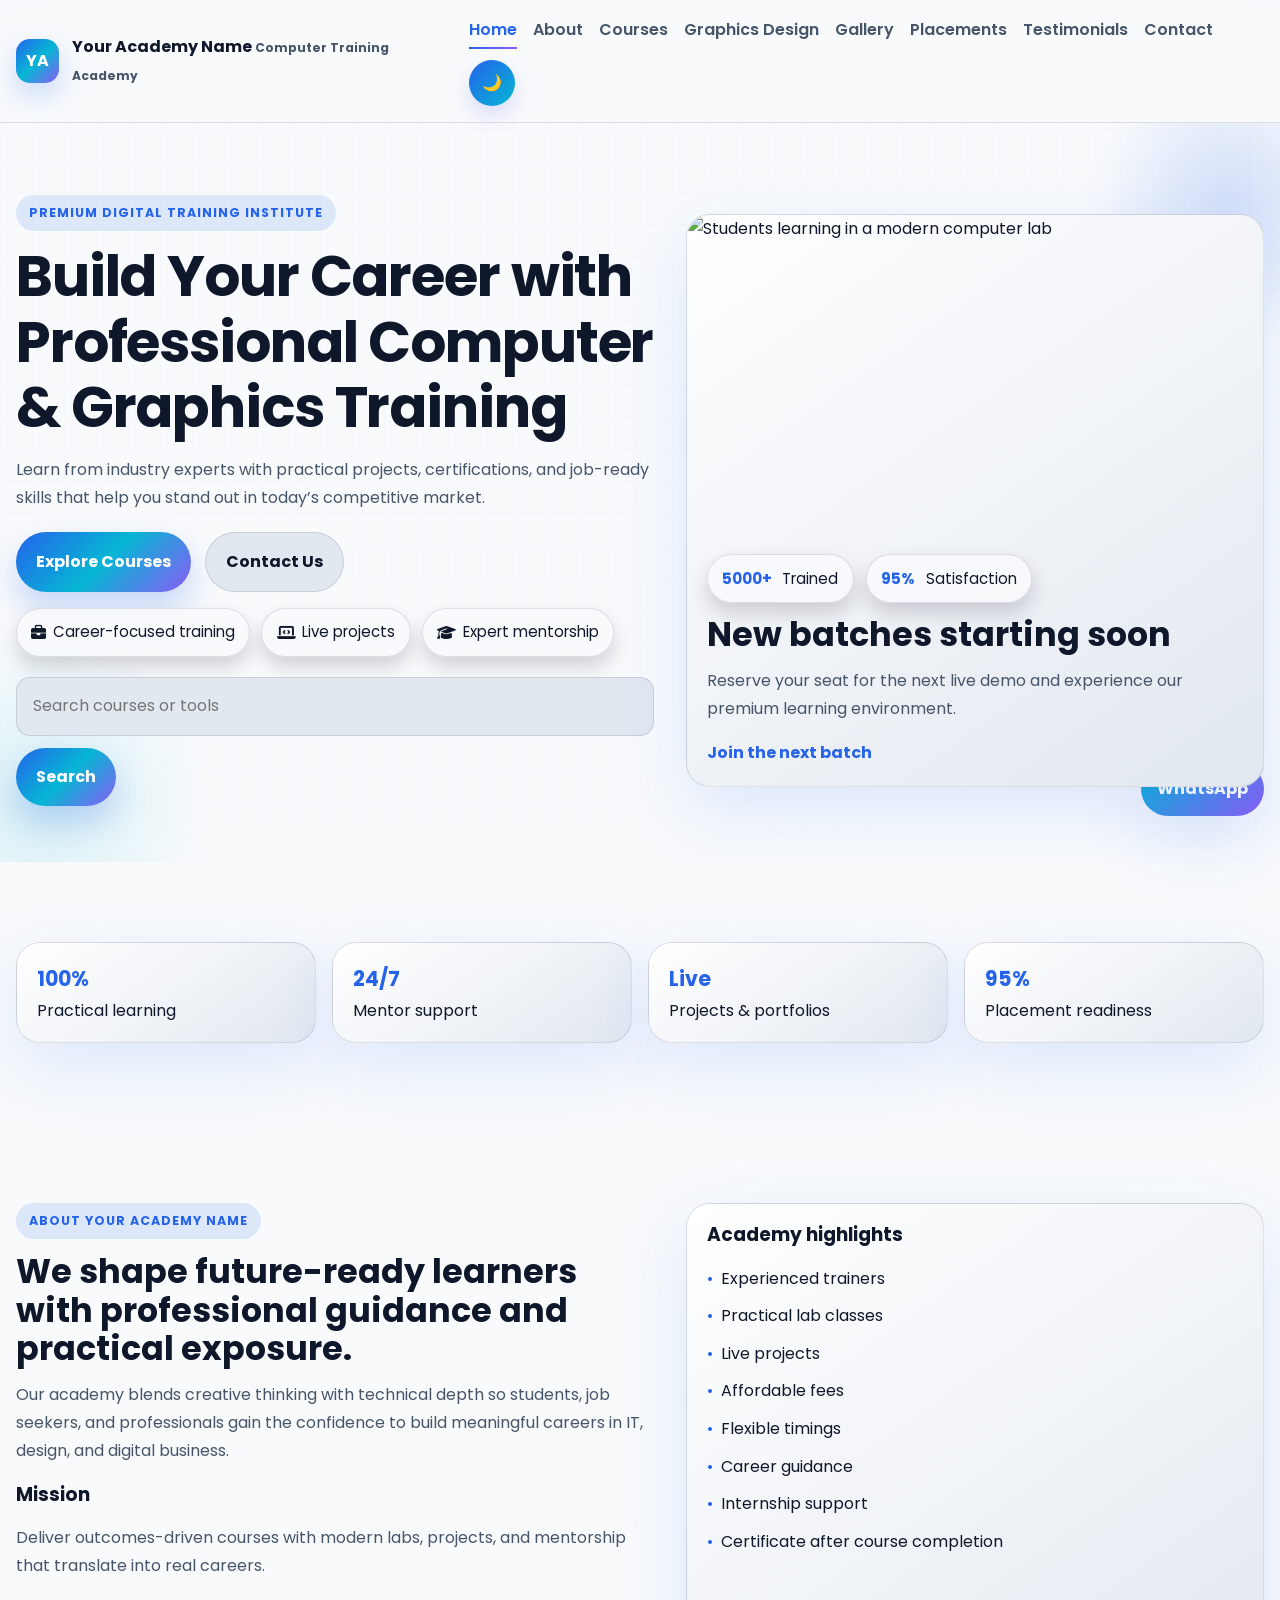
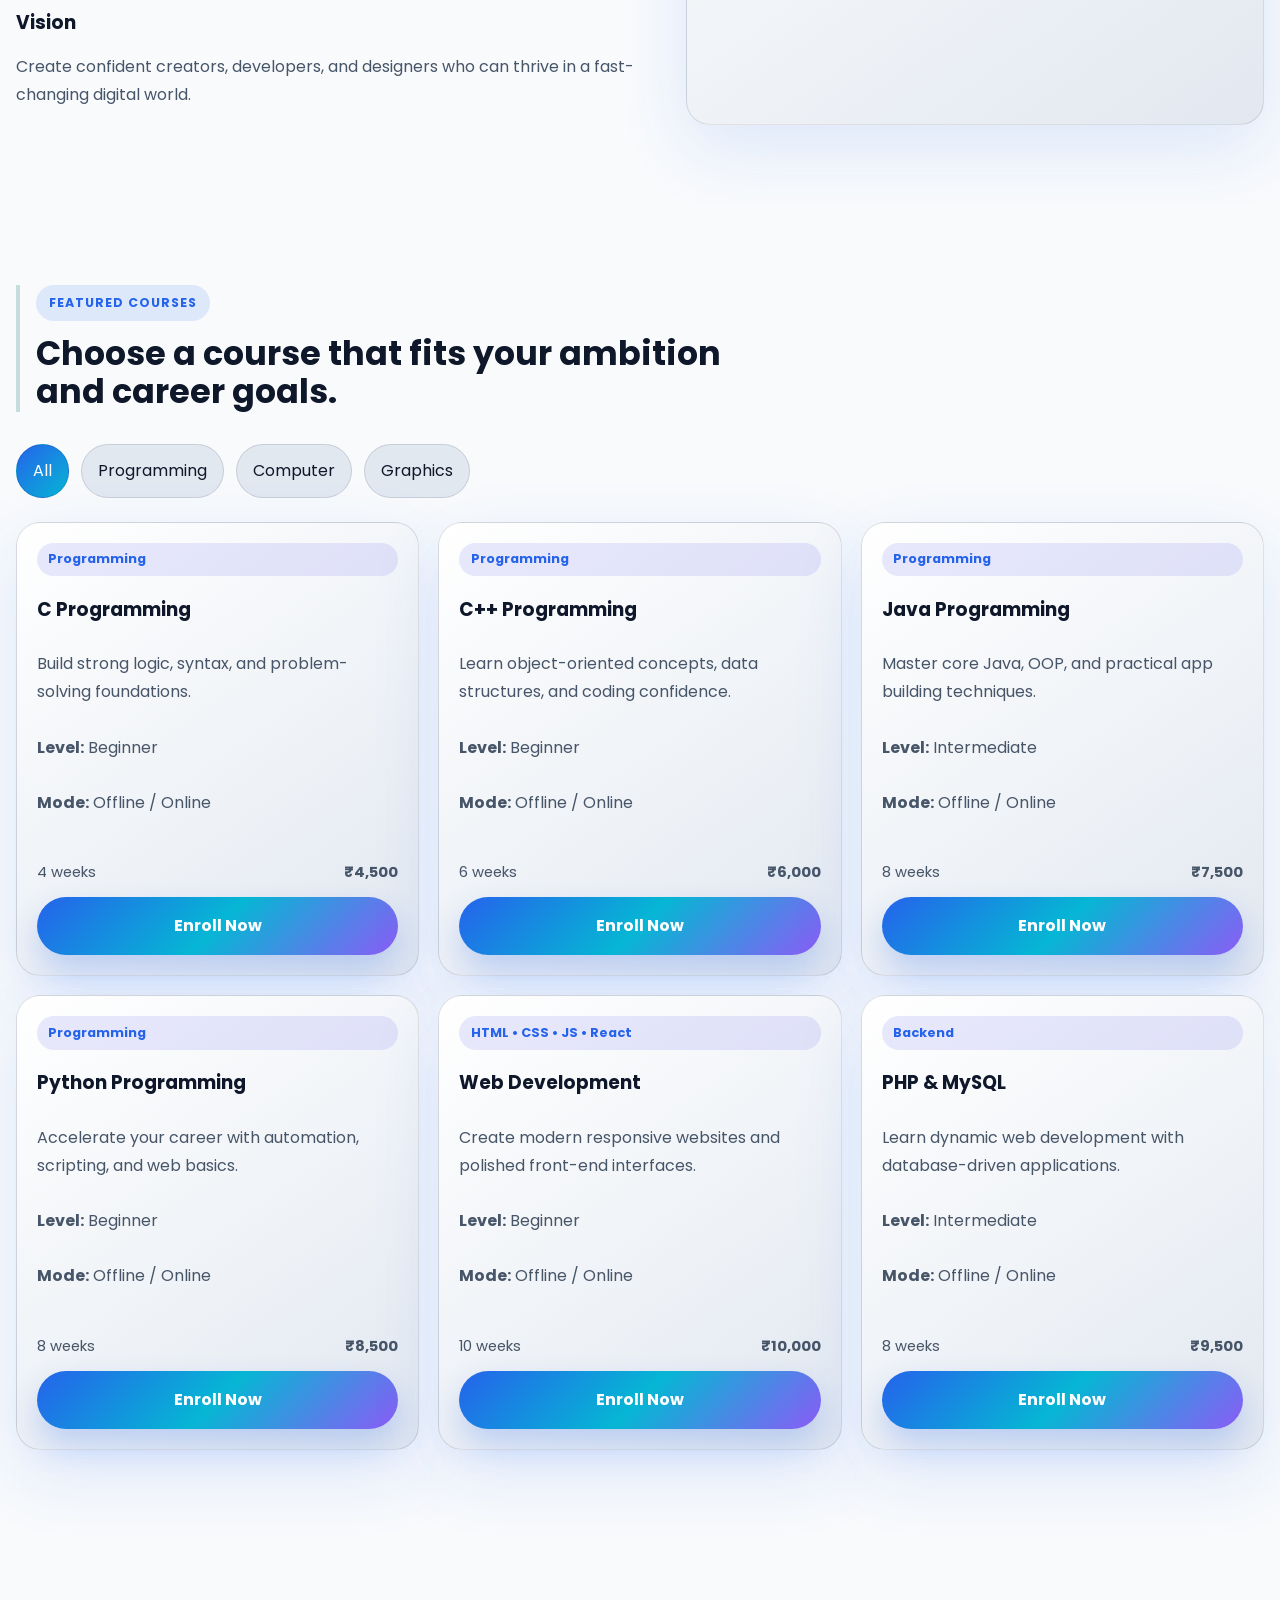
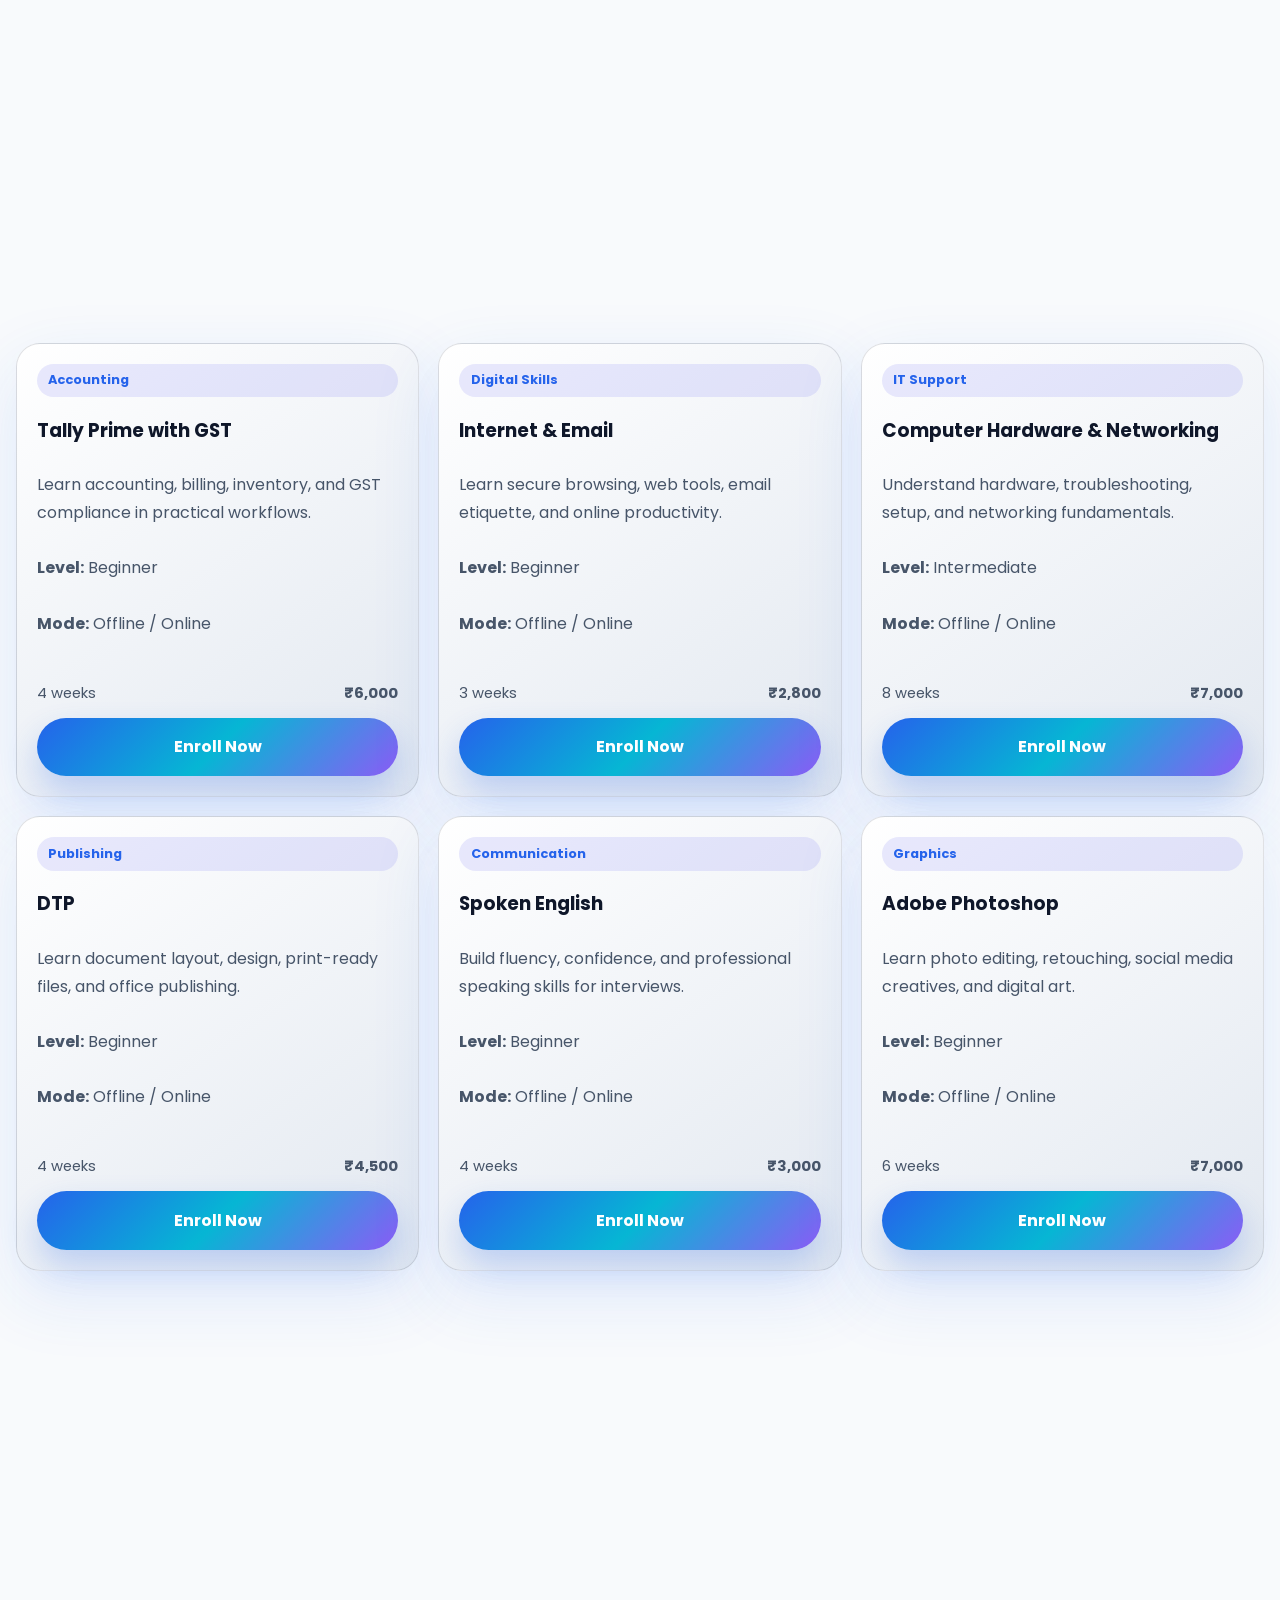
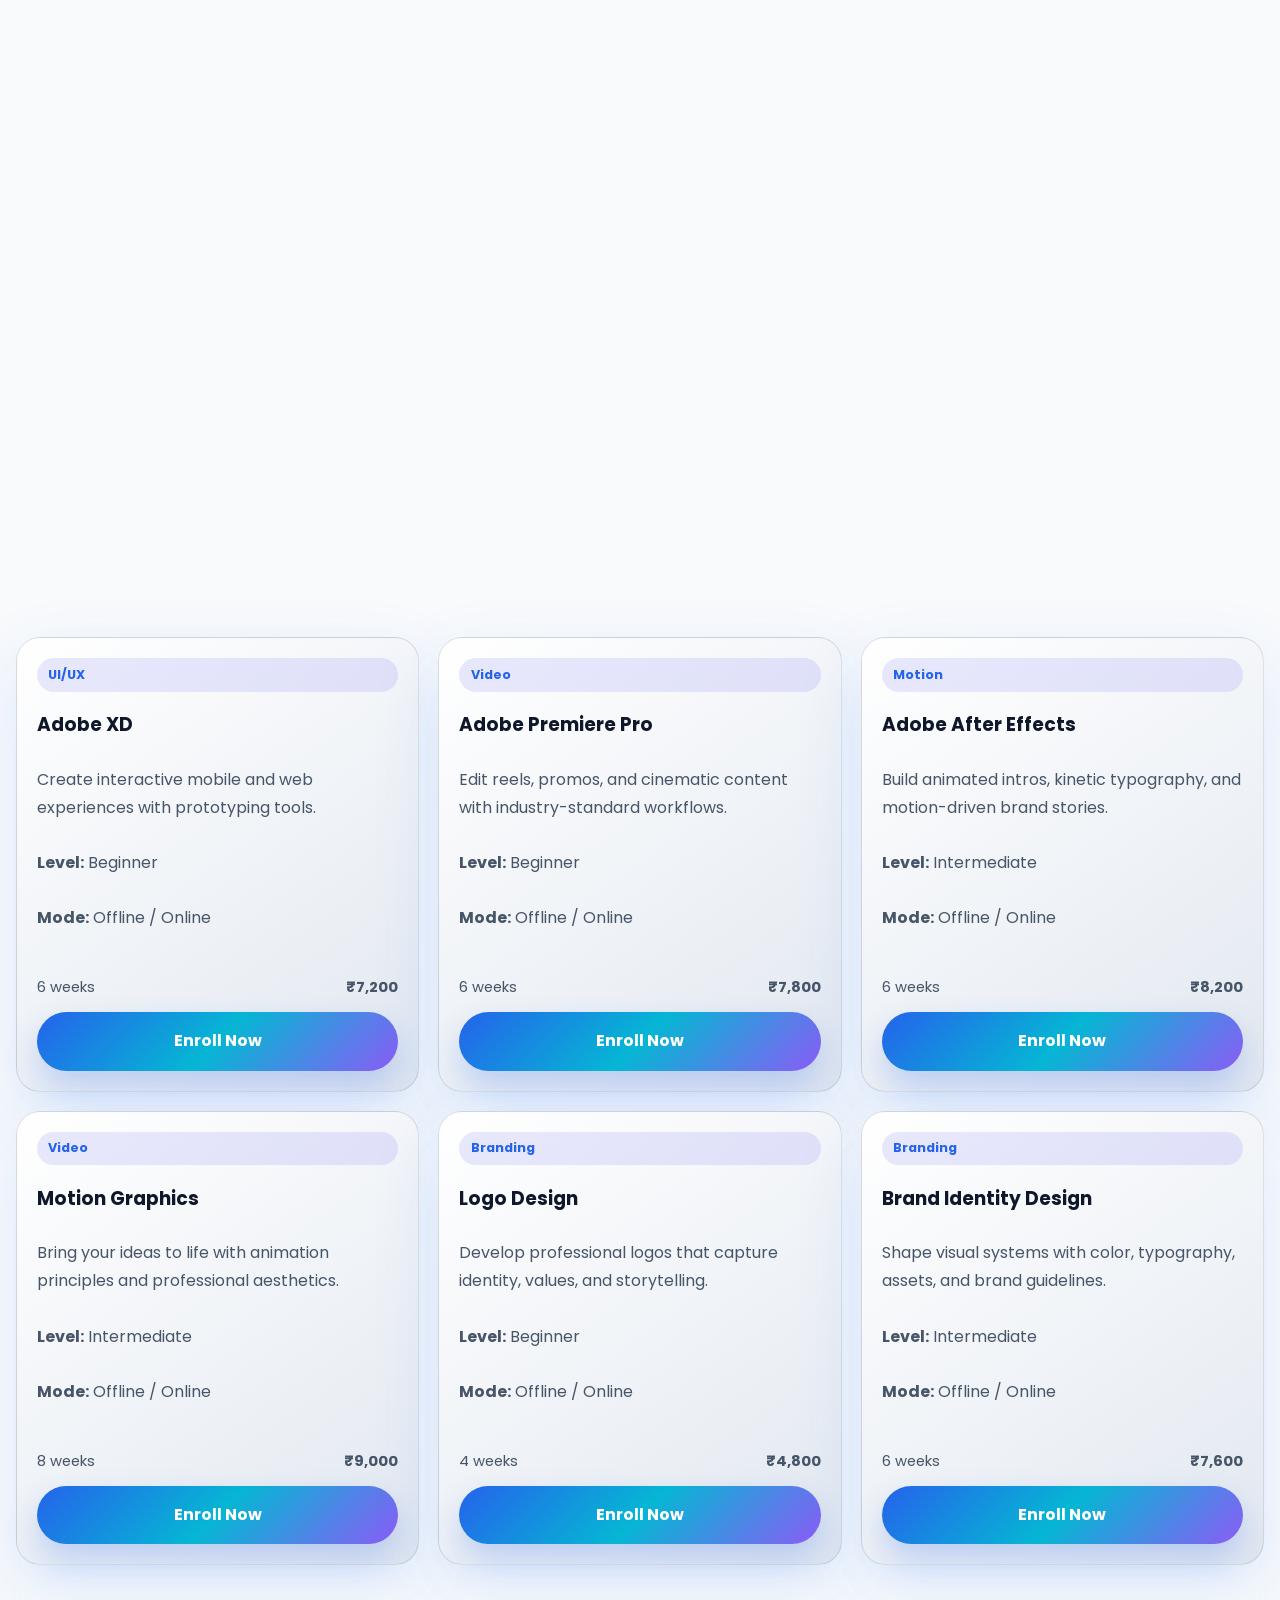
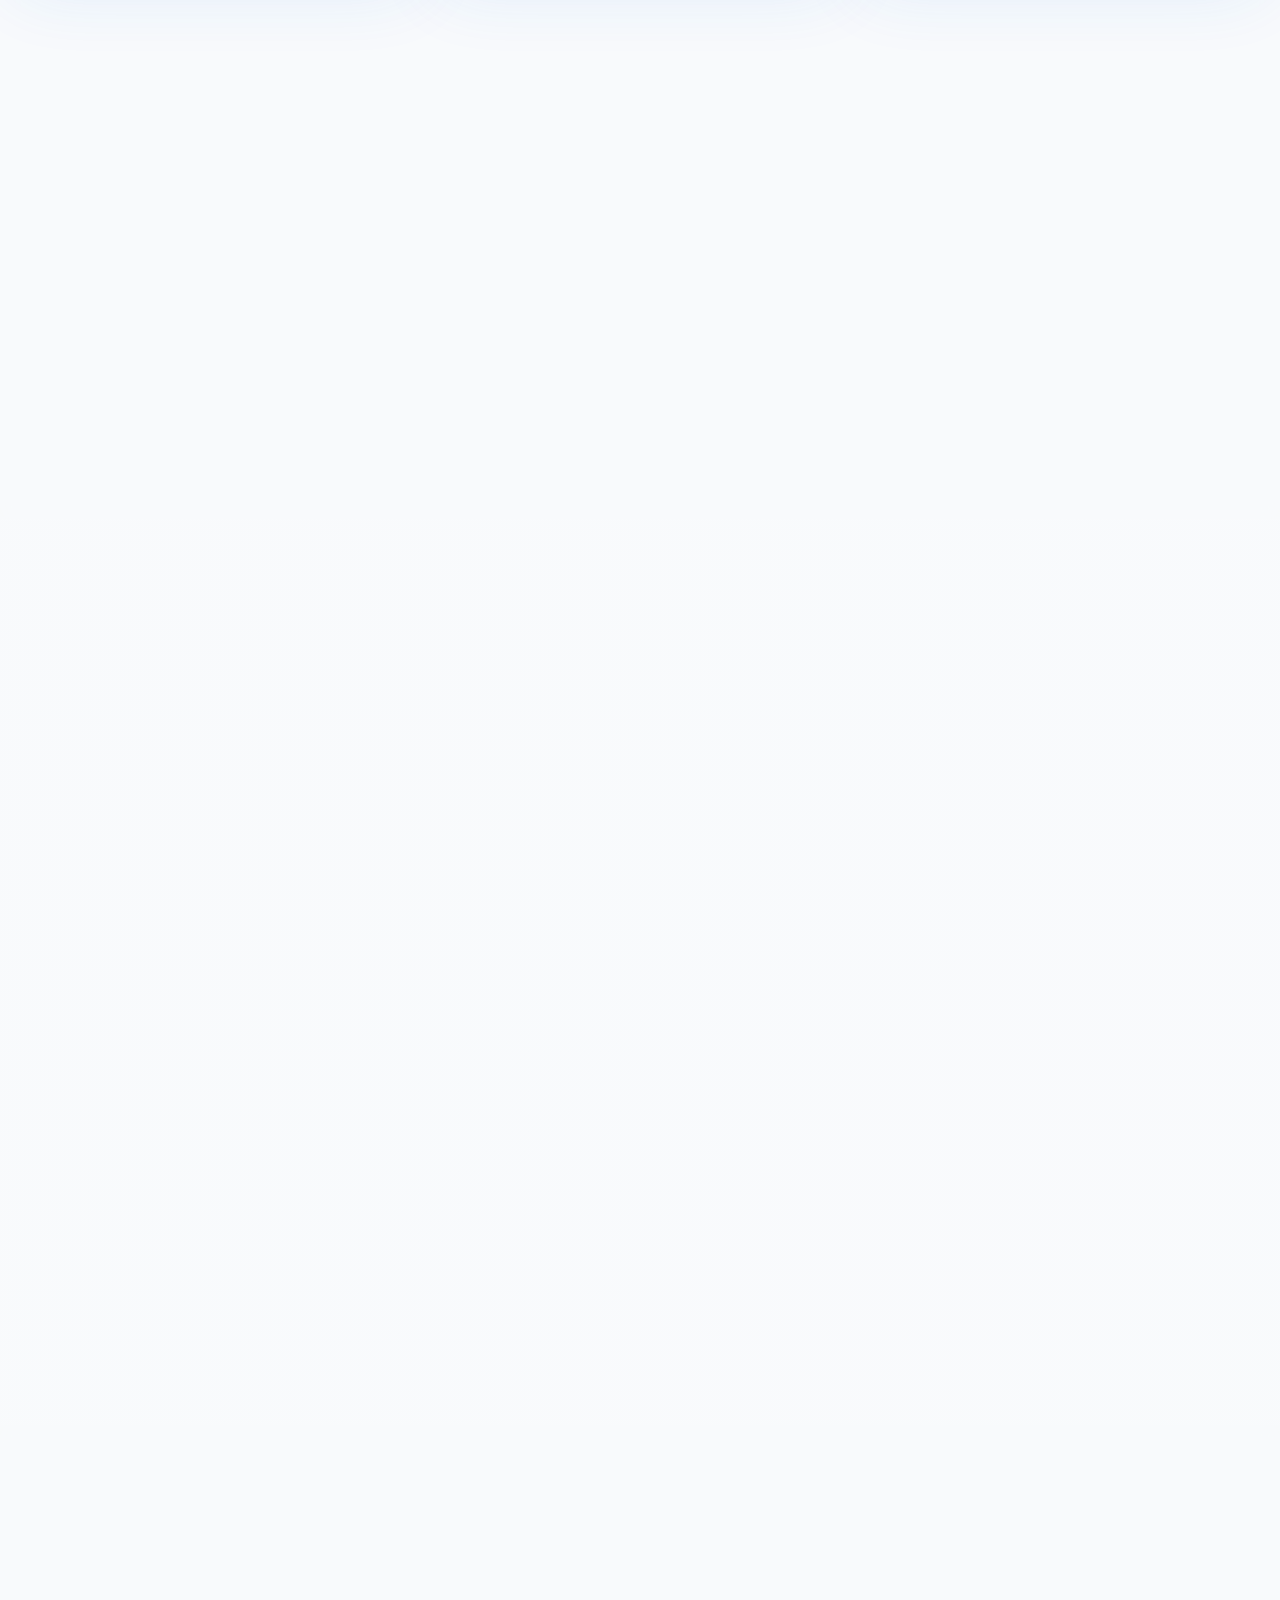
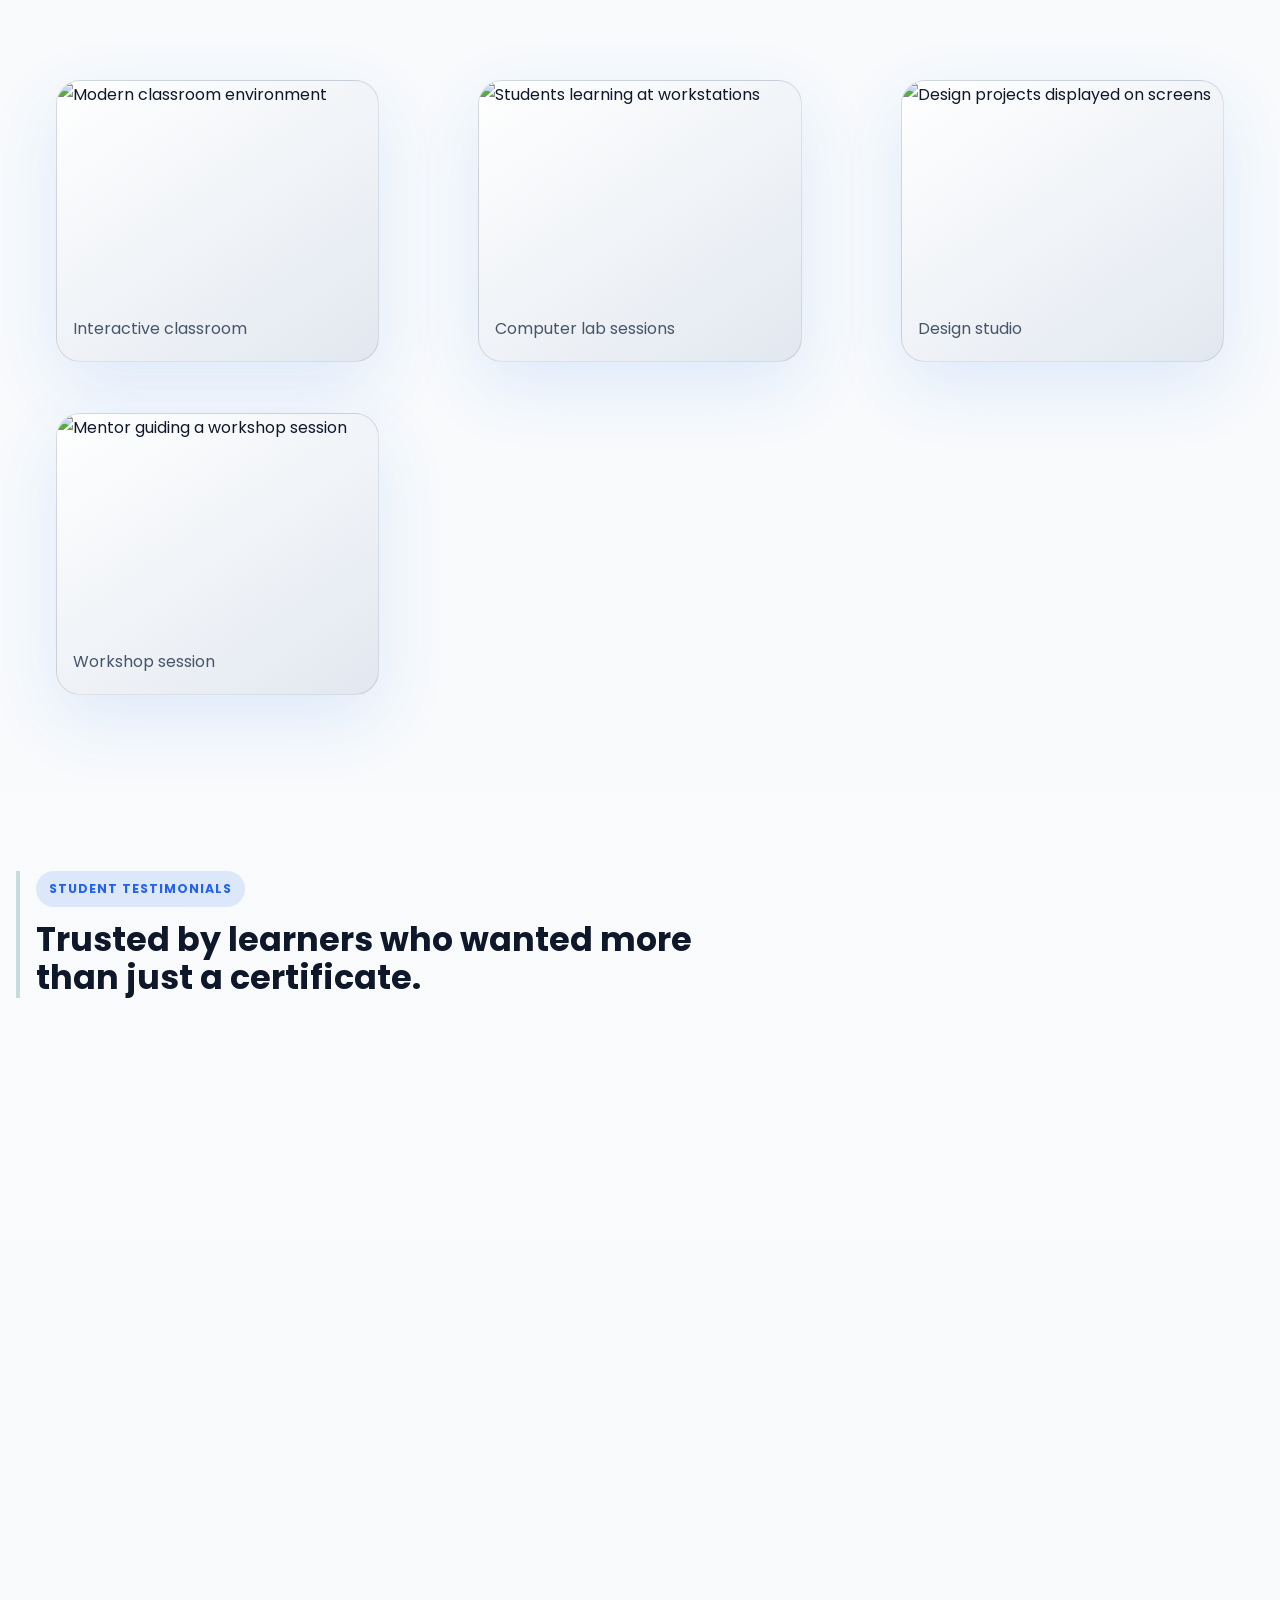
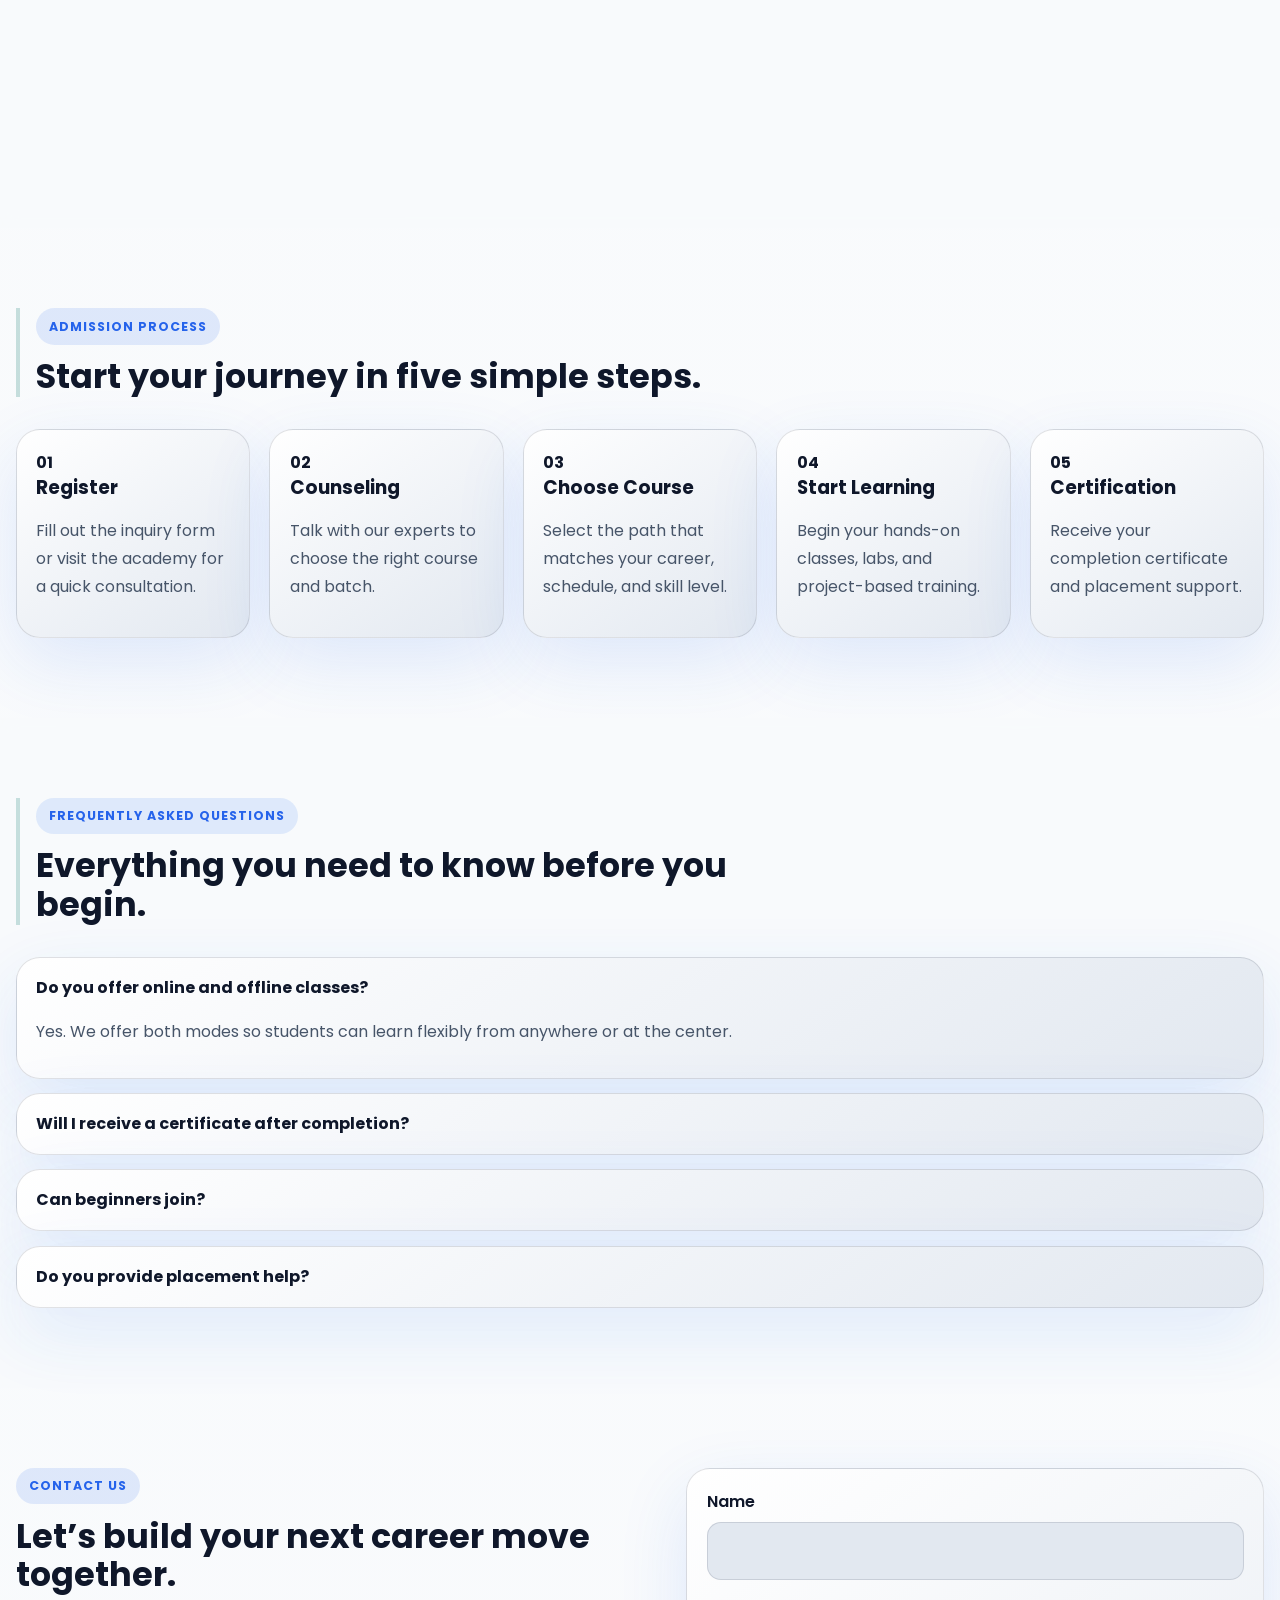
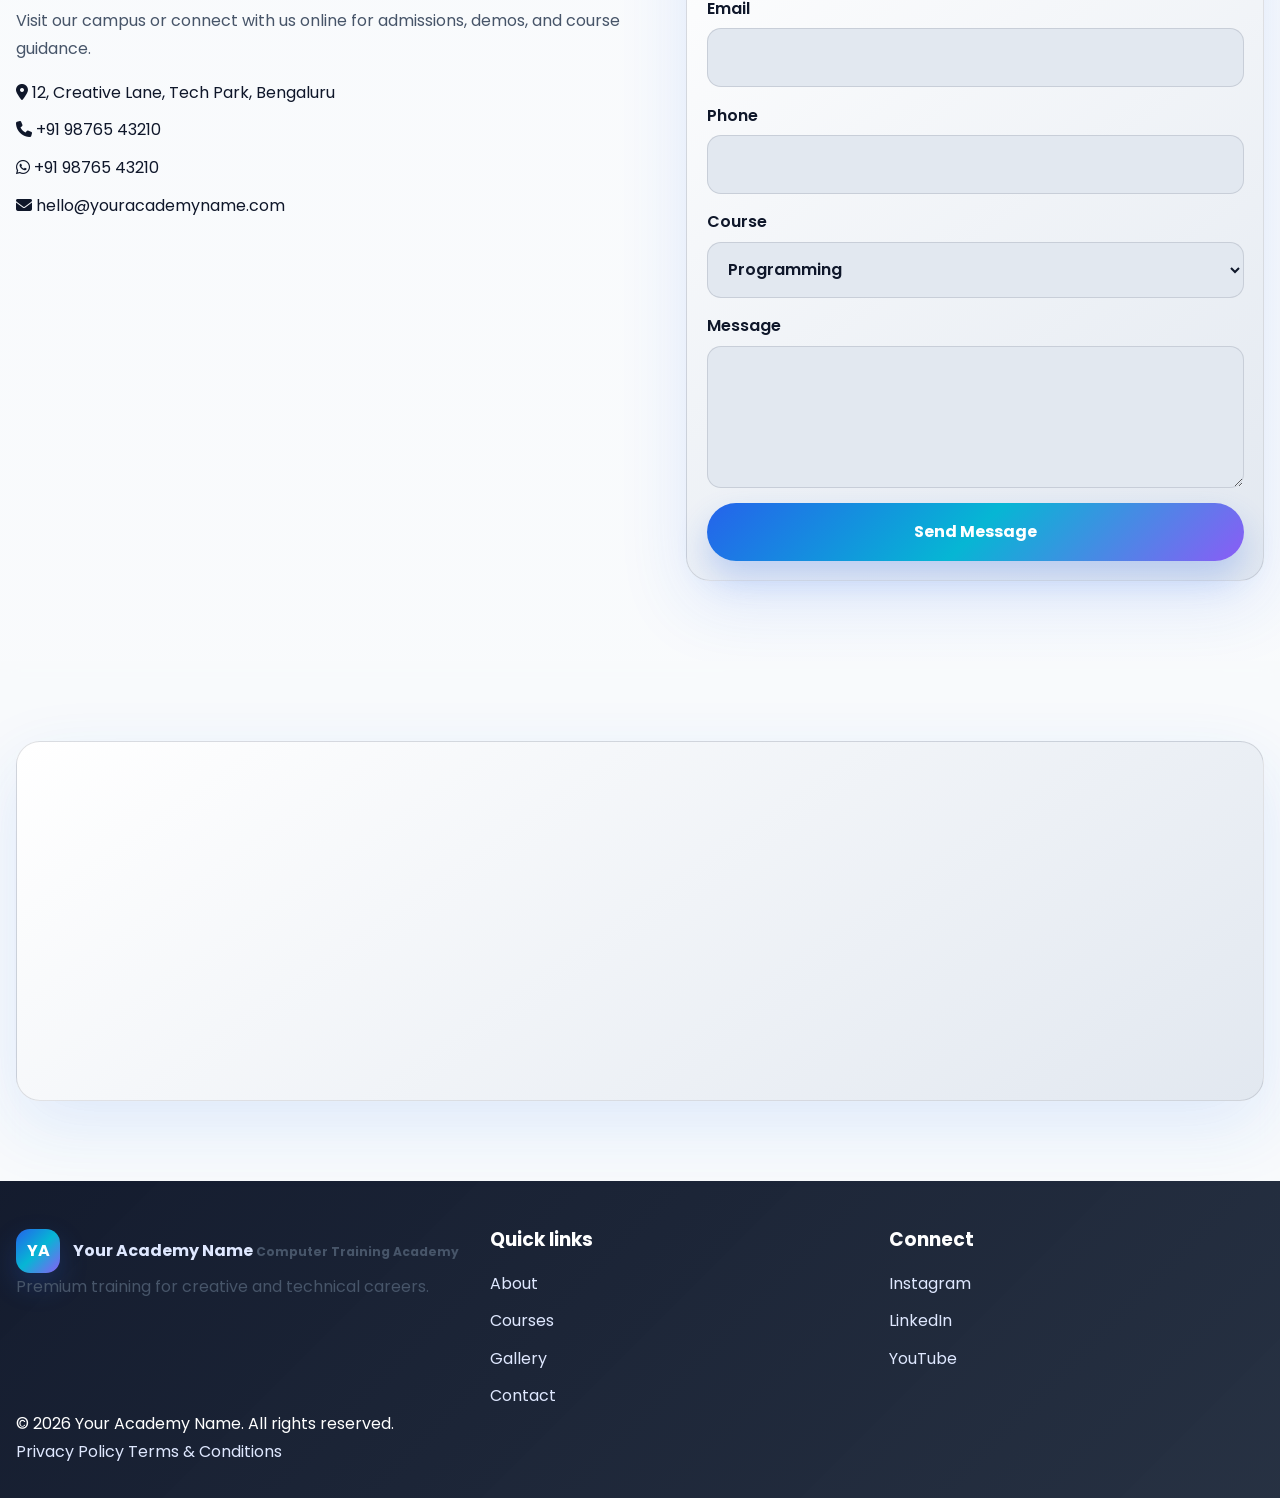
==== index.html @ 47d60d42 "Add files via upload" ====
<!DOCTYPE html>
<html lang="en">
  <head>
    <meta charset="UTF-8" />
    <meta name="viewport" content="width=device-width, initial-scale=1.0" />
    <meta name="description" content="Your Academy Name offers professional computer, programming, office productivity, and graphics design training with live projects, certifications, and placement support." />
    <meta name="keywords" content="computer training academy, graphics design institute, programming classes, web development, office courses, digital skills" />
    <meta name="theme-color" content="#2563EB" />
    <meta name="author" content="Your Academy Name" />
    <meta property="og:title" content="Your Academy Name | Professional Computer & Graphics Training" />
    <meta property="og:description" content="Learn practical, job-ready skills through expert-led classes, modern labs, and portfolio-focused projects." />
    <meta property="og:type" content="website" />
    <meta property="og:image" content="https://images.unsplash.com/photo-1522202176988-66273c2fd55f?auto=format&fit=crop&w=1200&q=80" />
    <meta name="twitter:card" content="summary_large_image" />
    <meta name="twitter:title" content="Your Academy Name" />
    <meta name="twitter:description" content="Premium digital training for students, professionals, and career changers." />
    <link rel="canonical" href="https://example.com/" />
    <title>Your Academy Name | Professional Computer & Graphics Training</title>
    <link rel="preconnect" href="https://fonts.googleapis.com" />
    <link rel="preconnect" href="https://fonts.gstatic.com" crossorigin />
    <link href="https://fonts.googleapis.com/css2?family=Poppins:wght@400;500;600;700;800&family=Inter:wght@400;500;600;700;800&display=swap" rel="stylesheet" />
    <link rel="stylesheet" href="https://cdnjs.cloudflare.com/ajax/libs/font-awesome/6.5.2/css/all.min.css" />
    <script src="https://cdn.tailwindcss.com"></script>
    <script>
      tailwind.config = {
        theme: {
          extend: {
            colors: {
              primary: '#2563EB',
              secondary: '#06B6D4',
              accent: '#8B5CF6'
            }
          }
        }
      };
    </script>
    <link rel="stylesheet" href="style.css" />
    <script type="application/ld+json">
      {
        "@context": "https://schema.org",
        "@type": "EducationalOrganization",
        "name": "Your Academy Name",
        "description": "Professional computer training academy offering programming, office productivity, and graphics design courses.",
        "url": "https://example.com",
        "address": {
          "@type": "PostalAddress",
          "streetAddress": "12 Creative Lane",
          "addressLocality": "Bengaluru",
          "addressRegion": "Karnataka",
          "addressCountry": "IN"
        }
      }
    </script>
  </head>
  <body class="bg-slate-950 text-slate-100 antialiased">
    <div id="loading-screen" class="loading-screen" aria-hidden="true">
      <div class="loading-ring"></div>
      <p>Preparing your learning journey…</p>
    </div>

    <div class="scroll-progress" aria-hidden="true"></div>
    <a class="skip-link" href="#main-content">Skip to main content</a>

    <header class="site-header">
      <nav class="container nav" aria-label="Primary navigation">
        <a class="brand" href="#home" aria-label="Your Academy Name home">
          <span class="brand-mark">YA</span>
          <span class="brand-text">
            <strong>Your Academy Name</strong>
            <small>Computer Training Academy</small>
          </span>
        </a>

        <button class="nav-toggle" aria-expanded="false" aria-label="Toggle navigation">
          <span></span><span></span><span></span>
        </button>

        <div class="nav-links">
          <a href="#home">Home</a>
          <a href="#about">About</a>
          <a href="#courses">Courses</a>
          <a href="#courses" class="nav-link" data-filter="graphics">Graphics Design</a>
          <a href="#gallery">Gallery</a>
          <a href="#placements">Placements</a>
          <a href="#testimonials">Testimonials</a>
          <a href="#contact">Contact</a>
          <button class="theme-toggle" type="button" aria-label="Toggle dark mode">☀️</button>
        </div>
      </nav>
    </header>

    <main id="main-content">
      <section id="home" class="hero section">
        <div class="container hero-grid">
          <div class="hero-copy reveal">
            <p class="eyebrow">Premium digital training institute</p>
            <h1>Build Your Career with Professional Computer & Graphics Training</h1>
            <p>Learn from industry experts with practical projects, certifications, and job-ready skills that help you stand out in today’s competitive market.</p>
            <div class="hero-actions">
              <a class="btn btn-primary" href="#courses">Explore Courses</a>
              <a class="btn btn-secondary" href="#contact">Contact Us</a>
            </div>
            <div class="hero-badges" aria-label="Key academy highlights">
              <span><i class="fa-solid fa-briefcase"></i> Career-focused training</span>
              <span><i class="fa-solid fa-laptop-code"></i> Live projects</span>
              <span><i class="fa-solid fa-graduation-cap"></i> Expert mentorship</span>
            </div>
            <form class="course-search" aria-label="Search courses">
              <label class="sr-only" for="search-input">Search courses</label>
              <input id="search-input" type="search" placeholder="Search courses or tools" />
              <button type="submit" class="btn btn-primary">Search</button>
            </form>
          </div>

          <div class="hero-visual reveal">
            <div class="hero-card">
              <div class="hero-card-glow"></div>
              <img src="https://images.unsplash.com/photo-1522202176988-66273c2fd55f?auto=format&fit=crop&w=1100&q=80" alt="Students learning in a modern computer lab" loading="eager" />
              <div class="hero-card-content">
                <div class="hero-metrics">
                  <div class="metric-pill"><strong>5000+</strong><span>Trained</span></div>
                  <div class="metric-pill"><strong>95%</strong><span>Satisfaction</span></div>
                </div>
                <h2>New batches starting soon</h2>
                <p>Reserve your seat for the next live demo and experience our premium learning environment.</p>
                <a href="#admissions" class="text-link">Join the next batch</a>
              </div>
            </div>
          </div>
        </div>
      </section>

      <section class="section alt-section">
        <div class="container feature-strip reveal">
          <article class="feature-pill"><strong>100%</strong><span>Practical learning</span></article>
          <article class="feature-pill"><strong>24/7</strong><span>Mentor support</span></article>
          <article class="feature-pill"><strong>Live</strong><span>Projects & portfolios</span></article>
          <article class="feature-pill"><strong>95%</strong><span>Placement readiness</span></article>
        </div>
      </section>

      <section id="about" class="section">
        <div class="container about-grid">
          <div class="reveal">
            <p class="eyebrow">About Your Academy Name</p>
            <h2>We shape future-ready learners with professional guidance and practical exposure.</h2>
            <p>Our academy blends creative thinking with technical depth so students, job seekers, and professionals gain the confidence to build meaningful careers in IT, design, and digital business.</p>
            <div class="split-list">
              <div>
                <h3>Mission</h3>
                <p>Deliver outcomes-driven courses with modern labs, projects, and mentorship that translate into real careers.</p>
              </div>
              <div>
                <h3>Vision</h3>
                <p>Create confident creators, developers, and designers who can thrive in a fast-changing digital world.</p>
              </div>
            </div>
          </div>
          <div class="reveal card-stack">
            <article class="info-card">
              <h3>Academy highlights</h3>
              <ul class="check-list">
                <li>Experienced trainers</li>
                <li>Practical lab classes</li>
                <li>Live projects</li>
                <li>Affordable fees</li>
                <li>Flexible timings</li>
                <li>Career guidance</li>
                <li>Internship support</li>
                <li>Certificate after course completion</li>
              </ul>
            </article>
          </div>
        </div>
      </section>

      <section id="courses" class="section alt-section">
        <div class="container">
          <div class="section-heading reveal">
            <p class="eyebrow">Featured courses</p>
            <h2>Choose a course that fits your ambition and career goals.</h2>
          </div>
          <div class="filter-bar reveal">
            <button class="filter-btn active" data-filter="all" type="button">All</button>
            <button class="filter-btn" data-filter="programming" type="button">Programming</button>
            <button class="filter-btn" data-filter="computer" type="button">Computer</button>
            <button class="filter-btn" data-filter="graphics" type="button">Graphics</button>
          </div>
          <div id="course-grid" class="course-grid"></div>
        </div>
      </section>

      <section class="section">
        <div class="container">
          <div class="section-heading reveal">
            <p class="eyebrow">Why choose us</p>
            <h2>Everything you need to learn faster and perform better.</h2>
          </div>
          <div class="categories-grid">
            <article class="category-card reveal">
              <i class="fa-solid fa-chalkboard-user icon-accent"></i>
              <h3>Smart Classroom</h3>
              <p>Focused sessions with structured lessons, live demos, and industry examples.</p>
            </article>
            <article class="category-card reveal">
              <i class="fa-solid fa-desktop icon-accent"></i>
              <h3>Modern Computer Lab</h3>
              <p>High-performance systems and hands-on practice in every session.</p>
            </article>
            <article class="category-card reveal">
              <i class="fa-solid fa-download icon-accent"></i>
              <h3>Latest Software</h3>
              <p>Learn with current tools and workflows used in modern workplaces.</p>
            </article>
            <article class="category-card reveal">
              <i class="fa-solid fa-rocket icon-accent"></i>
              <h3>Practical Assignments</h3>
              <p>Build confidence through weekly tasks, assessments, and portfolio projects.</p>
            </article>
            <article class="category-card reveal">
              <i class="fa-solid fa-users icon-accent"></i>
              <h3>Live Projects</h3>
              <p>Work on real-world assignments that prepare you for internships and jobs.</p>
            </article>
            <article class="category-card reveal">
              <i class="fa-solid fa-handshake-angle icon-accent"></i>
              <h3>Placement Assistance</h3>
              <p>Dedicated support for interviews, resumes, and placement referrals.</p>
            </article>
            <article class="category-card reveal">
              <i class="fa-solid fa-suitcase icon-accent"></i>
              <h3>Internship Opportunities</h3>
              <p>Gain practical experience with internship-ready project work and guidance.</p>
            </article>
            <article class="category-card reveal">
              <i class="fa-solid fa-book-open icon-accent"></i>
              <h3>Free Study Materials</h3>
              <p>Access notes, resources, and revision packs even after course completion.</p>
            </article>
            <article class="category-card reveal">
              <i class="fa-solid fa-globe icon-accent"></i>
              <h3>Online + Offline Classes</h3>
              <p>Flexible learning options built around your job, college, or schedule.</p>
            </article>
          </div>
        </div>
      </section>

      <section id="gallery" class="section alt-section">
        <div class="container">
          <div class="section-heading reveal">
            <p class="eyebrow">Gallery</p>
            <h2>See our learning spaces, student energy, and creative workshops.</h2>
          </div>
          <div id="gallery-grid" class="gallery-grid"></div>
          <div id="lightbox" class="lightbox" aria-hidden="true">
            <button class="lightbox-close" type="button" aria-label="Close preview">×</button>
            <img src="" alt="" />
          </div>
        </div>
      </section>

      <section id="testimonials" class="section">
        <div class="container">
          <div class="section-heading reveal">
            <p class="eyebrow">Student testimonials</p>
            <h2>Trusted by learners who wanted more than just a certificate.</h2>
          </div>
          <div class="testimonial-slider reveal">
            <button class="slider-btn" data-direction="prev" type="button" aria-label="Previous testimonial">←</button>
            <div id="testimonial-card" class="testimonial-card"></div>
            <button class="slider-btn" data-direction="next" type="button" aria-label="Next testimonial">→</button>
          </div>
        </div>
      </section>

      <section id="placements" class="section alt-section">
        <div class="container placement-grid">
          <div class="reveal">
            <p class="eyebrow">Placements</p>
            <h2>Career support that extends beyond the classroom.</h2>
            <p>We prepare learners for interviews, internships, and portfolio-ready work through structured guidance and real-world practice.</p>
            <div class="stats-section">
              <div class="stat-card"><span class="counter" data-target="5000" data-suffix="+">0</span><p>Students trained</p></div>
              <div class="stat-card"><span class="counter" data-target="1000" data-suffix="+">0</span><p>Successful placements</p></div>
              <div class="stat-card"><span class="counter" data-target="95" data-suffix="%">0</span><p>Student satisfaction</p></div>
              <div class="stat-card"><span class="counter" data-target="10" data-suffix="+">0</span><p>Years of experience</p></div>
            </div>
          </div>
          <div class="reveal placement-card">
            <h3>Partner companies</h3>
            <div id="placement-companies" class="placement-partners"></div>
            <p class="muted">Average salary uplift for our learners: 35%+</p>
          </div>
        </div>
      </section>

      <section id="admissions" class="section">
        <div class="container">
          <div class="section-heading reveal">
            <p class="eyebrow">Admission process</p>
            <h2>Start your journey in five simple steps.</h2>
          </div>
          <div class="steps reveal">
            <article class="step-card"><strong>01</strong><h3>Register</h3><p>Fill out the inquiry form or visit the academy for a quick consultation.</p></article>
            <article class="step-card"><strong>02</strong><h3>Counseling</h3><p>Talk with our experts to choose the right course and batch.</p></article>
            <article class="step-card"><strong>03</strong><h3>Choose Course</h3><p>Select the path that matches your career, schedule, and skill level.</p></article>
            <article class="step-card"><strong>04</strong><h3>Start Learning</h3><p>Begin your hands-on classes, labs, and project-based training.</p></article>
            <article class="step-card"><strong>05</strong><h3>Certification</h3><p>Receive your completion certificate and placement support.</p></article>
          </div>
        </div>
      </section>

      <section id="faqs" class="section alt-section">
        <div class="container">
          <div class="section-heading reveal">
            <p class="eyebrow">Frequently asked questions</p>
            <h2>Everything you need to know before you begin.</h2>
          </div>
          <div class="faq-list reveal">
            <article class="faq-item active">
              <button class="faq-question" type="button" aria-expanded="true">Do you offer online and offline classes?</button>
              <div class="faq-answer"><p>Yes. We offer both modes so students can learn flexibly from anywhere or at the center.</p></div>
            </article>
            <article class="faq-item">
              <button class="faq-question" type="button" aria-expanded="false">Will I receive a certificate after completion?</button>
              <div class="faq-answer"><p>Absolutely. Every learner receives a completion certificate alongside regular assessments and project-based learning.</p></div>
            </article>
            <article class="faq-item">
              <button class="faq-question" type="button" aria-expanded="false">Can beginners join?</button>
              <div class="faq-answer"><p>Yes. We have beginner-friendly batches designed for students and working professionals alike.</p></div>
            </article>
            <article class="faq-item">
              <button class="faq-question" type="button" aria-expanded="false">Do you provide placement help?</button>
              <div class="faq-answer"><p>Yes. We provide resume guidance, interview prep, portfolio support, and internship opportunities where applicable.</p></div>
            </article>
          </div>
        </div>
      </section>

      <section id="contact" class="section">
        <div class="container contact-grid">
          <div class="reveal">
            <p class="eyebrow">Contact us</p>
            <h2>Let’s build your next career move together.</h2>
            <p>Visit our campus or connect with us online for admissions, demos, and course guidance.</p>
            <ul class="contact-list">
              <li><i class="fa-solid fa-location-dot"></i> 12, Creative Lane, Tech Park, Bengaluru</li>
              <li><i class="fa-solid fa-phone"></i> +91 98765 43210</li>
              <li><i class="fa-brands fa-whatsapp"></i> +91 98765 43210</li>
              <li><i class="fa-solid fa-envelope"></i> hello@youracademyname.com</li>
            </ul>
          </div>
          <div class="reveal">
            <form class="stack-form" novalidate>
              <label>Name<input type="text" name="name" required /></label>
              <label>Email<input type="email" name="email" required /></label>
              <label>Phone<input type="tel" name="phone" required /></label>
              <label>Course<select name="course"><option>Programming</option><option>Computer</option><option>Graphics Design</option><option>Web Development</option></select></label>
              <label>Message<textarea name="message" rows="4"></textarea></label>
              <button class="btn btn-primary" type="submit">Send Message</button>
            </form>
          </div>
        </div>
      </section>

      <section class="section alt-section">
        <div class="container map-card reveal">
          <iframe title="Academy location" src="https://www.google.com/maps/embed?pb=!1m18!1m12!1m3!1d497699.997386!2d77.3507355!3d12.953847!2m3!1f0!2f0!3f0!3m2!1m1!2s0x3bae1670c9b44e6d%3A0xf8dfc3e8517e4!2sBengaluru%2C%20Karnataka!5e0!3m2!1sen!2sin!4v1710000000000" loading="lazy" referrerpolicy="no-referrer-when-downgrade" allowfullscreen></iframe>
        </div>
      </section>
    </main>

    <footer class="site-footer">
      <div class="container footer-grid">
        <div>
          <a class="brand footer-brand" href="#home">
            <span class="brand-mark">YA</span>
            <span class="brand-text">
              <strong>Your Academy Name</strong>
              <small>Computer Training Academy</small>
            </span>
          </a>
          <p>Premium training for creative and technical careers.</p>
        </div>
        <div>
          <h3>Quick links</h3>
          <ul class="footer-links">
            <li><a href="#about">About</a></li>
            <li><a href="#courses">Courses</a></li>
            <li><a href="#gallery">Gallery</a></li>
            <li><a href="#contact">Contact</a></li>
          </ul>
        </div>
        <div>
          <h3>Connect</h3>
          <ul class="footer-links">
            <li><a href="#">Instagram</a></li>
            <li><a href="#">LinkedIn</a></li>
            <li><a href="#">YouTube</a></li>
          </ul>
        </div>
      </div>
      <div class="container mt-8 flex flex-col gap-3 border-t border-white/10 pt-6 text-sm text-slate-300 md:flex-row md:items-center md:justify-between">
        <span>© 2026 Your Academy Name. All rights reserved.</span>
        <div class="flex flex-wrap gap-4">
          <a href="#" class="hover:text-white">Privacy Policy</a>
          <a href="#" class="hover:text-white">Terms & Conditions</a>
        </div>
      </div>
    </footer>

    <a class="back-to-top" href="#home" aria-label="Back to top">↑</a>
    <a class="whatsapp-float" href="https://wa.me/919876543210?text=Hello%20Your%20Academy%20Name%2C%20I%20would%20like%20to%20know%20more%20about%20your%20courses." target="_blank" rel="noreferrer">WhatsApp</a>
    <script defer src="script.js"></script>
  </body>
</html>
---- style.css ----
:root {
  color-scheme: dark;
  --primary: #2563EB;
  --secondary: #06B6D4;
  --accent: #8B5CF6;
  --bg: #0F172A;
  --surface: #111827;
  --surface-strong: #1E293B;
  --text: #F8FAFC;
  --muted: #94A3B8;
  --border: rgba(148, 163, 184, 0.24);
  --shadow: 0 24px 70px rgba(2, 6, 23, 0.32);
  --radius: 24px;
}

body.light {
  color-scheme: light;
  --bg: #F8FAFC;
  --surface: #FFFFFF;
  --surface-strong: #E2E8F0;
  --text: #0F172A;
  --muted: #475569;
  --border: rgba(15, 23, 42, 0.12);
  --shadow: 0 24px 70px rgba(37, 99, 235, 0.12);
}

* { box-sizing: border-box; }
html { scroll-behavior: smooth; }
body {
  margin: 0;
  font-family: 'Poppins', 'Inter', sans-serif;
  color: var(--text);
  line-height: 1.75;
  overflow-x: hidden;
  background: linear-gradient(135deg, var(--bg), color-mix(in srgb, var(--bg) 88%, #ffffff 12%));
  transition: background 0.3s ease, color 0.3s ease;
}

body::before {
  content: '';
  position: fixed;
  inset: 0;
  background-image: linear-gradient(rgba(37, 99, 235, 0.08) 1px, transparent 1px), linear-gradient(90deg, rgba(37, 99, 235, 0.08) 1px, transparent 1px);
  background-size: 32px 32px;
  mask-image: linear-gradient(to bottom, rgba(0, 0, 0, 0.35), transparent);
  pointer-events: none;
  z-index: -1;
}

img { display: block; max-width: 100%; }
a { color: inherit; text-decoration: none; transition: color 0.3s ease; }
button, input, select, textarea { font: inherit; transition: all 0.3s ease; }
:focus-visible { outline: 3px solid rgba(6, 182, 212, 0.4); outline-offset: 2px; }

.container { width: min(1280px, calc(100% - 2rem)); margin: 0 auto; }
.section { padding: 5rem 0; position: relative; }
.alt-section { background: rgba(255, 255, 255, 0.04); backdrop-filter: blur(8px); }
body.light .alt-section { background: rgba(248, 250, 252, 0.8); }

.skip-link { position: absolute; left: -999px; top: 0; z-index: 1000; padding: 0.8rem 1rem; background: var(--primary); color: white; border-radius: 0 0 10px 0; }
.skip-link:focus { left: 1rem; top: 1rem; }

.loading-screen { position: fixed; inset: 0; display: grid; place-items: center; background: linear-gradient(135deg, var(--primary), var(--secondary), var(--accent)); color: white; z-index: 999; transition: opacity 0.35s ease, visibility 0.35s ease; }
.loading-screen.hidden { opacity: 0; visibility: hidden; }
.loading-ring { width: 74px; height: 74px; border: 4px solid rgba(255,255,255,0.25); border-top-color: white; border-radius: 50%; animation: spin 0.9s linear infinite; margin-bottom: 1rem; }
@keyframes spin { to { transform: rotate(360deg); } }

.scroll-progress { position: fixed; top: 0; left: 0; height: 3px; width: 0; background: linear-gradient(90deg, var(--primary), var(--accent)); z-index: 100; }

.site-header { position: sticky; top: 0; z-index: 70; backdrop-filter: blur(18px); background: rgba(15, 23, 42, 0.8); border-bottom: 1px solid var(--border); }
body.light .site-header { background: rgba(248, 250, 252, 0.82); }
.nav { display: flex; justify-content: space-between; align-items: center; padding: 1rem 0; gap: 1rem; }
.nav-links { display: flex; align-items: center; gap: 1rem; flex-wrap: wrap; }
.nav-links a { position: relative; color: var(--muted); font-weight: 600; }
.nav-links a::after { content: ''; position: absolute; left: 0; bottom: -0.3rem; width: 100%; height: 2px; background: linear-gradient(90deg, var(--primary), var(--accent)); transform: scaleX(0); transform-origin: left; transition: transform 0.2s ease; }
.nav-links a:hover::after, .nav-links a:focus-visible::after, .nav-links a.active::after { transform: scaleX(1); }
.nav-links a:hover, .nav-links a:focus-visible, .nav-links a.active { color: var(--primary); }
.brand { display: inline-flex; align-items: center; gap: 0.8rem; font-weight: 700; }
.brand-mark { display: grid; place-items: center; width: 44px; height: 44px; border-radius: 14px; color: white; background: linear-gradient(135deg, var(--primary), var(--secondary), var(--accent)); box-shadow: 0 12px 28px rgba(37,99,235,0.22); }
.brand small { color: var(--muted); font-size: 0.76rem; }
.nav-toggle { display: none; background: none; border: 0; cursor: pointer; padding: 0.3rem; }
.nav-toggle span { display: block; width: 24px; height: 2px; background: var(--text); margin: 0.3rem 0; }
.theme-toggle { border: 0; background: linear-gradient(135deg, var(--primary), var(--secondary)); color: white; border-radius: 999px; padding: 0.55rem 0.8rem; cursor: pointer; box-shadow: 0 10px 20px rgba(99,102,241,0.2); }

.hero { padding: 4.5rem 0 3.5rem; position: relative; overflow: hidden; }
.hero::before, .hero::after { content: ''; position: absolute; border-radius: 50%; pointer-events: none; filter: blur(10px); }
.hero::before { width: 280px; height: 280px; right: -90px; top: -60px; background: radial-gradient(circle, rgba(37,99,235,0.18), transparent 70%); }
.hero::after { width: 320px; height: 320px; left: -120px; bottom: -100px; background: radial-gradient(circle, rgba(6,182,212,0.14), transparent 72%); }
.hero-grid { display: grid; gap: 2rem; align-items: center; position: relative; z-index: 1; }
.eyebrow { display: inline-block; margin: 0 0 0.85rem; padding: 0.45rem 0.8rem; border-radius: 999px; color: var(--primary); background: rgba(37,99,235,0.12); font-weight: 700; text-transform: uppercase; letter-spacing: 0.08em; font-size: 0.78rem; }
h1, h2, h3 { line-height: 1.16; margin-top: 0; }
h1 { font-size: clamp(2.2rem, 4.4vw, 3.8rem); margin-bottom: 1rem; letter-spacing: -0.02em; }
h2 { font-size: clamp(1.55rem, 2.6vw, 2.2rem); margin-bottom: 0.75rem; }
p { color: var(--muted); margin: 0 0 1rem; }
.hero-actions { display: flex; flex-wrap: wrap; gap: 0.9rem; margin: 1.2rem 0 1rem; }
.hero-badges { display: flex; flex-wrap: wrap; gap: 0.7rem; margin: 1rem 0 1.25rem; }
.hero-badges span, .metric-pill { display: inline-flex; align-items: center; gap: 0.4rem; padding: 0.65rem 0.9rem; background: rgba(30,41,59,0.85); color: var(--text); border: 1px solid var(--border); border-radius: 999px; font-size: 0.94rem; box-shadow: 0 10px 20px rgba(2,6,23,0.16); }
body.light .hero-badges span, body.light .metric-pill { background: rgba(248,250,252,0.9); }
.btn { display: inline-flex; align-items: center; justify-content: center; border: 0; padding: 0.95rem 1.25rem; border-radius: 999px; font-weight: 700; cursor: pointer; transition: transform 0.3s ease, box-shadow 0.3s ease; }
.btn:hover, .btn:focus-visible { transform: translateY(-2px); }
.btn-primary { color: white; background: linear-gradient(135deg, var(--primary), var(--secondary), var(--accent)); box-shadow: 0 16px 32px rgba(37,99,235,0.24); }
.btn-secondary { background: var(--surface-strong); color: var(--text); border: 1px solid var(--border); }
.course-search { display: flex; flex-wrap: wrap; gap: 0.75rem; margin-top: 1.25rem; }
.course-search input, .stack-form input, .stack-form select, .stack-form textarea { width: 100%; border: 1px solid var(--border); background: var(--surface-strong); color: var(--text); border-radius: 14px; padding: 0.9rem 1rem; outline-color: var(--accent); }
.stack-form input::placeholder, .stack-form textarea::placeholder { color: var(--muted); }

.hero-card, .feature-pill, .info-card, .category-card, .step-card, .stat-card, .course-card, .gallery-card, .testimonial-card, .faq-item, .stack-form, .map-card, .placement-card, .highlight-card { background: linear-gradient(145deg, var(--surface), var(--surface-strong)); border: 1px solid var(--border); border-radius: var(--radius); box-shadow: var(--shadow); backdrop-filter: blur(16px); transition: transform 0.3s ease, box-shadow 0.3s ease; }
.hero-card { overflow: hidden; position: relative; animation: float 6s ease-in-out infinite; }
.hero-card-glow { position: absolute; inset: auto -10% -40% auto; width: 220px; height: 220px; background: radial-gradient(circle, rgba(6,182,212,0.28), transparent 70%); }
.hero-card img { width: 100%; height: 320px; object-fit: cover; }
.hero-card-content { padding: 1.2rem; }
.hero-metrics { display: flex; flex-wrap: wrap; gap: 0.75rem; margin-bottom: 0.8rem; }
.metric-pill strong { color: var(--primary); margin-right: 0.25rem; }
.text-link { color: var(--primary); font-weight: 700; }
.feature-strip { display: grid; gap: 1rem; }
.feature-pill { padding: 1.1rem 1.25rem; display: flex; flex-direction: column; }
.feature-pill strong { font-size: 1.28rem; color: var(--primary); }
.about-grid, .contact-grid { display: grid; gap: 2rem; }
.split-list { display: grid; gap: 1rem; margin-top: 1.2rem; }
.card-stack { display: grid; gap: 1rem; }
.info-card { padding: 1.25rem; }
.section-heading { max-width: 720px; margin-bottom: 2rem; position: relative; padding-left: 1rem; border-left: 4px solid rgba(15,118,110,0.22); }
.filter-bar { display: flex; flex-wrap: wrap; gap: 0.75rem; margin-bottom: 1.5rem; }
.filter-btn { border: 1px solid var(--border); background: var(--surface-strong); color: var(--text); border-radius: 999px; padding: 0.75rem 1rem; cursor: pointer; }
.filter-btn.active { background: linear-gradient(135deg, var(--primary), var(--secondary)); color: white; }
.course-grid, .gallery-grid { display: grid; gap: 1.2rem; }
.course-card { padding: 1.25rem; display: flex; flex-direction: column; gap: 0.7rem; }
.course-card:hover, .gallery-card:hover, .category-card:hover, .step-card:hover, .testimonial-card:hover, .faq-item:hover { transform: translateY(-4px); box-shadow: 0 26px 60px rgba(37,99,235,0.14); }
.badge { display: inline-block; margin-bottom: 0.7rem; padding: 0.35rem 0.7rem; border-radius: 999px; background: rgba(99,102,241,0.14); color: var(--primary); font-size: 0.8rem; font-weight: 700; }
.course-meta { display: flex; justify-content: space-between; gap: 1rem; align-items: center; margin-top: 1rem; color: var(--muted); font-size: 0.92rem; }
.categories-grid, .steps { display: grid; gap: 1.2rem; }
.category-card, .step-card { padding: 1.2rem; }
.icon-accent { font-size: 1.25rem; color: var(--primary); margin-bottom: 0.5rem; }
.announcement-list, .check-list, .contact-list, .footer-links { display: grid; gap: 0.6rem; padding: 0; margin: 0; list-style: none; }
.announcement-list li::before, .check-list li::before { content: '•'; color: var(--primary); margin-right: 0.5rem; }
.stats-section { display: grid; gap: 1rem; }
.stat-card { padding: 1.1rem; text-align: center; }
.counter { display: block; font-size: 2rem; font-weight: 800; color: var(--primary); }
.placement-partners { display: flex; flex-wrap: wrap; gap: 0.8rem; padding: 1rem 0 0; }
.placement-partners span { padding: 0.7rem 1rem; border-radius: 999px; background: rgba(99,102,241,0.14); color: var(--primary); font-weight: 700; }
.gallery-card { overflow: hidden; }
.gallery-card img { width: 100%; height: 220px; object-fit: cover; cursor: zoom-in; }
.gallery-card figcaption { padding: 0.9rem 1rem 1.1rem; color: var(--muted); }
.lightbox { position: fixed; inset: 0; display: none; place-items: center; background: rgba(2,6,23,0.84); z-index: 100; padding: 1rem; }
.lightbox.open { display: grid; }
.lightbox img { max-width: min(920px, 100%); max-height: 85vh; border-radius: 20px; box-shadow: var(--shadow); }
.lightbox-close { position: absolute; top: 1rem; right: 1rem; background: white; border: 0; border-radius: 999px; width: 42px; height: 42px; font-size: 1.4rem; cursor: pointer; }
.testimonial-slider { display: grid; grid-template-columns: auto 1fr auto; gap: 1rem; align-items: center; }
.slider-btn { border: 0; background: var(--surface-strong); color: var(--text); width: 44px; height: 44px; border-radius: 50%; cursor: pointer; box-shadow: var(--shadow); }
.testimonial-card { padding: 1.5rem; }
.testimonial-card q { font-size: 1.08rem; color: var(--text); }
.testimonial-card strong { display: block; margin-top: 1rem; color: var(--primary); }
.faq-list { display: grid; gap: 0.9rem; }
.faq-item { overflow: hidden; }
.faq-question { width: 100%; border: 0; background: transparent; text-align: left; padding: 1rem 1.2rem; font-weight: 700; color: var(--text); cursor: pointer; }
.faq-answer { max-height: 0; overflow: hidden; padding: 0 1.2rem; transition: max-height 0.3s ease, padding 0.3s ease; }
.faq-item.active .faq-answer { max-height: 180px; padding: 0 1.2rem 1rem; }
.stack-form { padding: 1.2rem; display: grid; gap: 0.9rem; }
.stack-form label { display: grid; gap: 0.35rem; font-weight: 600; }
.map-card { padding: 0.9rem; }
.map-card iframe { width: 100%; min-height: 320px; border: 0; border-radius: 18px; }
.site-footer { padding: 3rem 0 2rem; background: linear-gradient(135deg, rgba(15,23,42,0.98), rgba(30,41,59,0.96)); color: white; }
.site-footer a { color: #dfe8ff; }
.footer-grid { display: grid; gap: 1.5rem; }
.back-to-top { position: fixed; right: 1rem; bottom: 1rem; width: 48px; height: 48px; display: grid; place-items: center; border-radius: 50%; background: linear-gradient(135deg, var(--primary), var(--accent)); color: white; box-shadow: var(--shadow); opacity: 0; pointer-events: none; transition: opacity 0.2s ease; }
.back-to-top.visible { opacity: 1; pointer-events: auto; }
.whatsapp-float { position: fixed; right: 1rem; bottom: 5.25rem; padding: 0.8rem 1rem; border-radius: 999px; background: linear-gradient(135deg, var(--secondary), var(--accent)); color: white; font-weight: 700; box-shadow: var(--shadow); }
.reveal { opacity: 0; transform: translateY(22px); transition: opacity 0.65s ease, transform 0.65s ease; }
.reveal.visible { opacity: 1; transform: translateY(0); }
.sr-only { position: absolute; width: 1px; height: 1px; padding: 0; margin: -1px; overflow: hidden; clip: rect(0,0,0,0); white-space: nowrap; border: 0; }

@keyframes float { 0%,100% { transform: translateY(0); } 50% { transform: translateY(-8px); } }

@media (min-width: 700px) {
  .feature-strip { grid-template-columns: repeat(2, minmax(0, 1fr)); }
  .about-grid, .contact-grid { grid-template-columns: 1.05fr 0.95fr; }
  .categories-grid { grid-template-columns: repeat(2, minmax(0, 1fr)); }
  .steps { grid-template-columns: repeat(2, minmax(0, 1fr)); }
  .stats-section { grid-template-columns: repeat(2, minmax(0, 1fr)); }
  .course-grid, .gallery-grid { grid-template-columns: repeat(2, minmax(0, 1fr)); }
  .placement-grid { grid-template-columns: 1fr 1fr; align-items: center; }
  .footer-grid { grid-template-columns: 1.2fr 1fr 1fr; }
}

@media (min-width: 960px) {
  .hero-grid { grid-template-columns: 1.05fr 0.95fr; }
  .feature-strip { grid-template-columns: repeat(4, minmax(0, 1fr)); }
  .categories-grid { grid-template-columns: repeat(3, minmax(0, 1fr)); }
  .steps { grid-template-columns: repeat(5, minmax(0, 1fr)); }
  .stats-section { grid-template-columns: repeat(4, minmax(0, 1fr)); }
  .course-grid, .gallery-grid { grid-template-columns: repeat(3, minmax(0, 1fr)); }
}

@media (max-width: 760px) {
  .nav-toggle { display: inline-block; }
  .nav-links { display: none; position: absolute; top: 72px; left: 1rem; right: 1rem; padding: 1rem; border-radius: 22px; background: rgba(2,6,23,0.96); border: 1px solid var(--border); box-shadow: var(--shadow); flex-direction: column; align-items: flex-start; }
  .nav-links.open { display: flex; }
  .testimonial-slider { grid-template-columns: 1fr; }
  .slider-btn { display: none; }
}

@media (prefers-reduced-motion: reduce) {
  *, *::before, *::after { animation: none !important; transition-duration: 0.01ms !important; scroll-behavior: auto !important; }
}

::-webkit-scrollbar { width: 10px; }
::-webkit-scrollbar-track { background: #1f2937; }
::-webkit-scrollbar-thumb { background: linear-gradient(135deg, var(--primary), var(--secondary)); border-radius: 999px; }
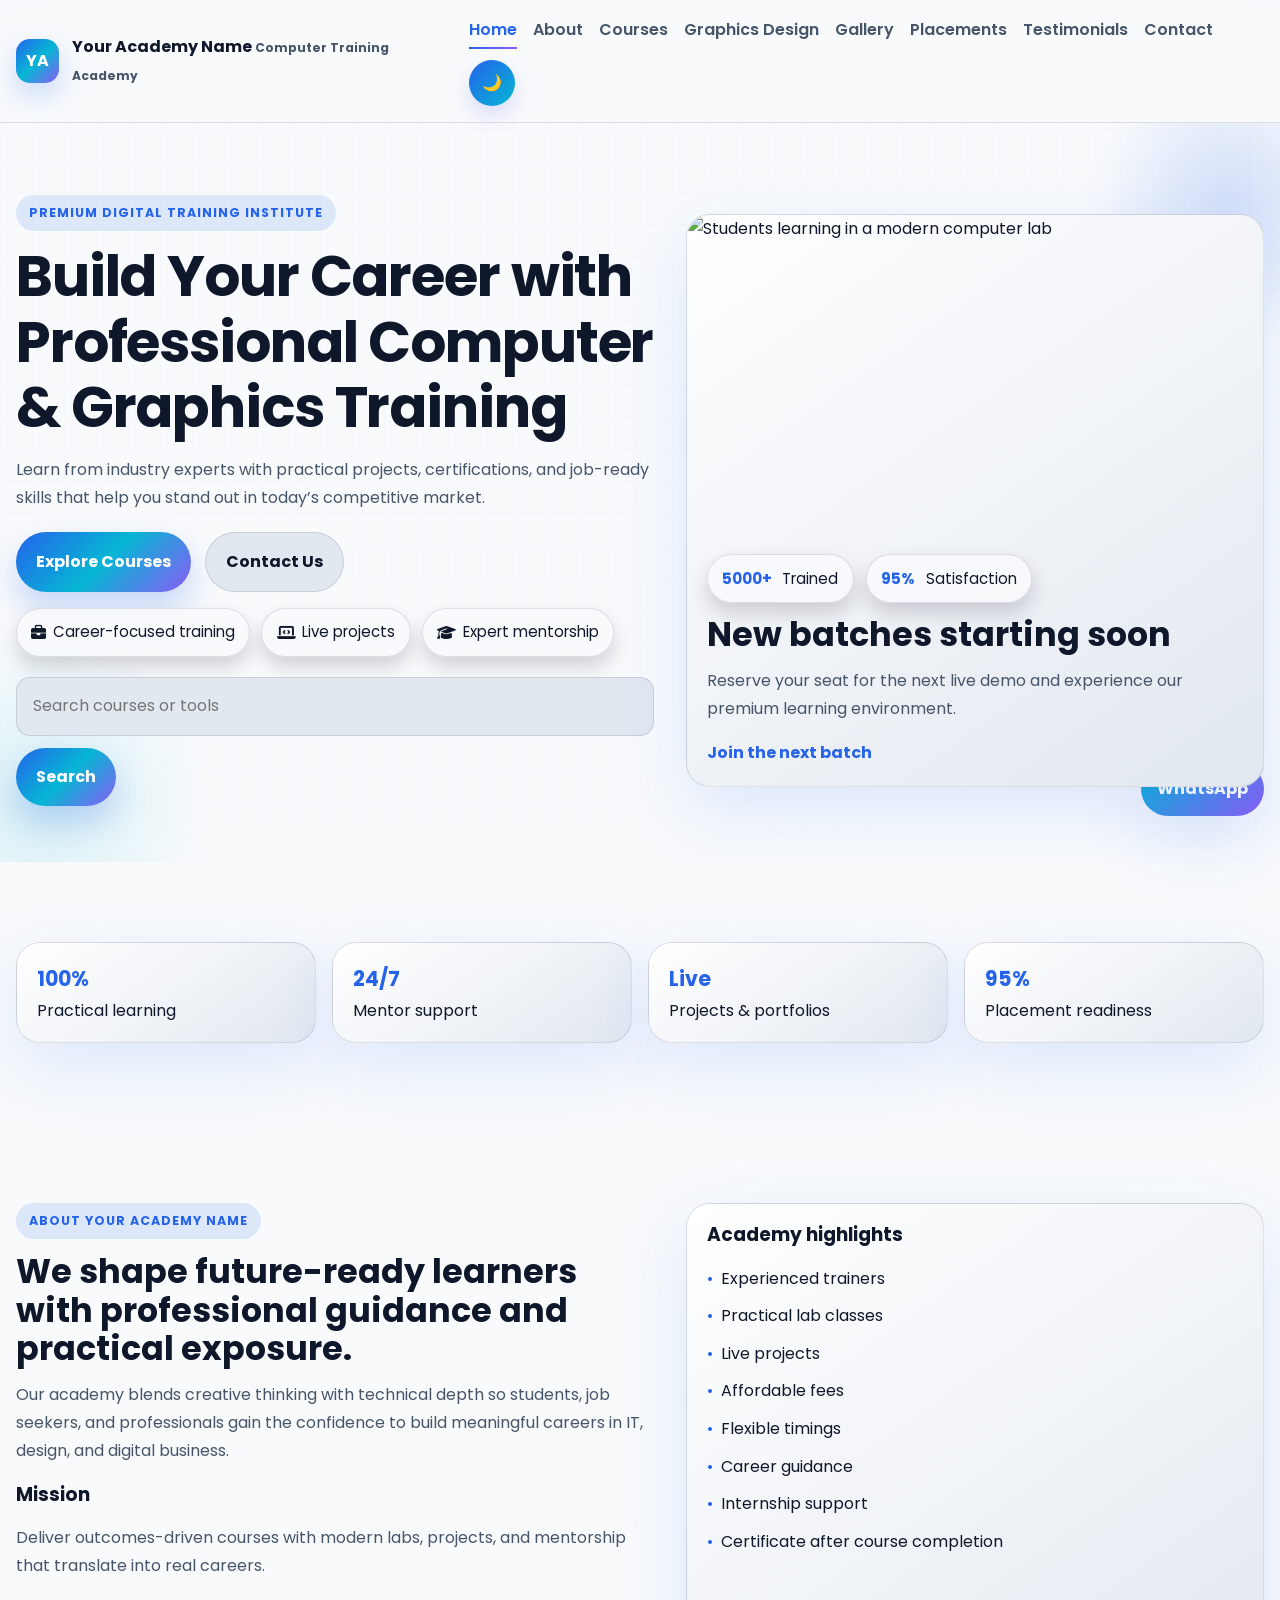
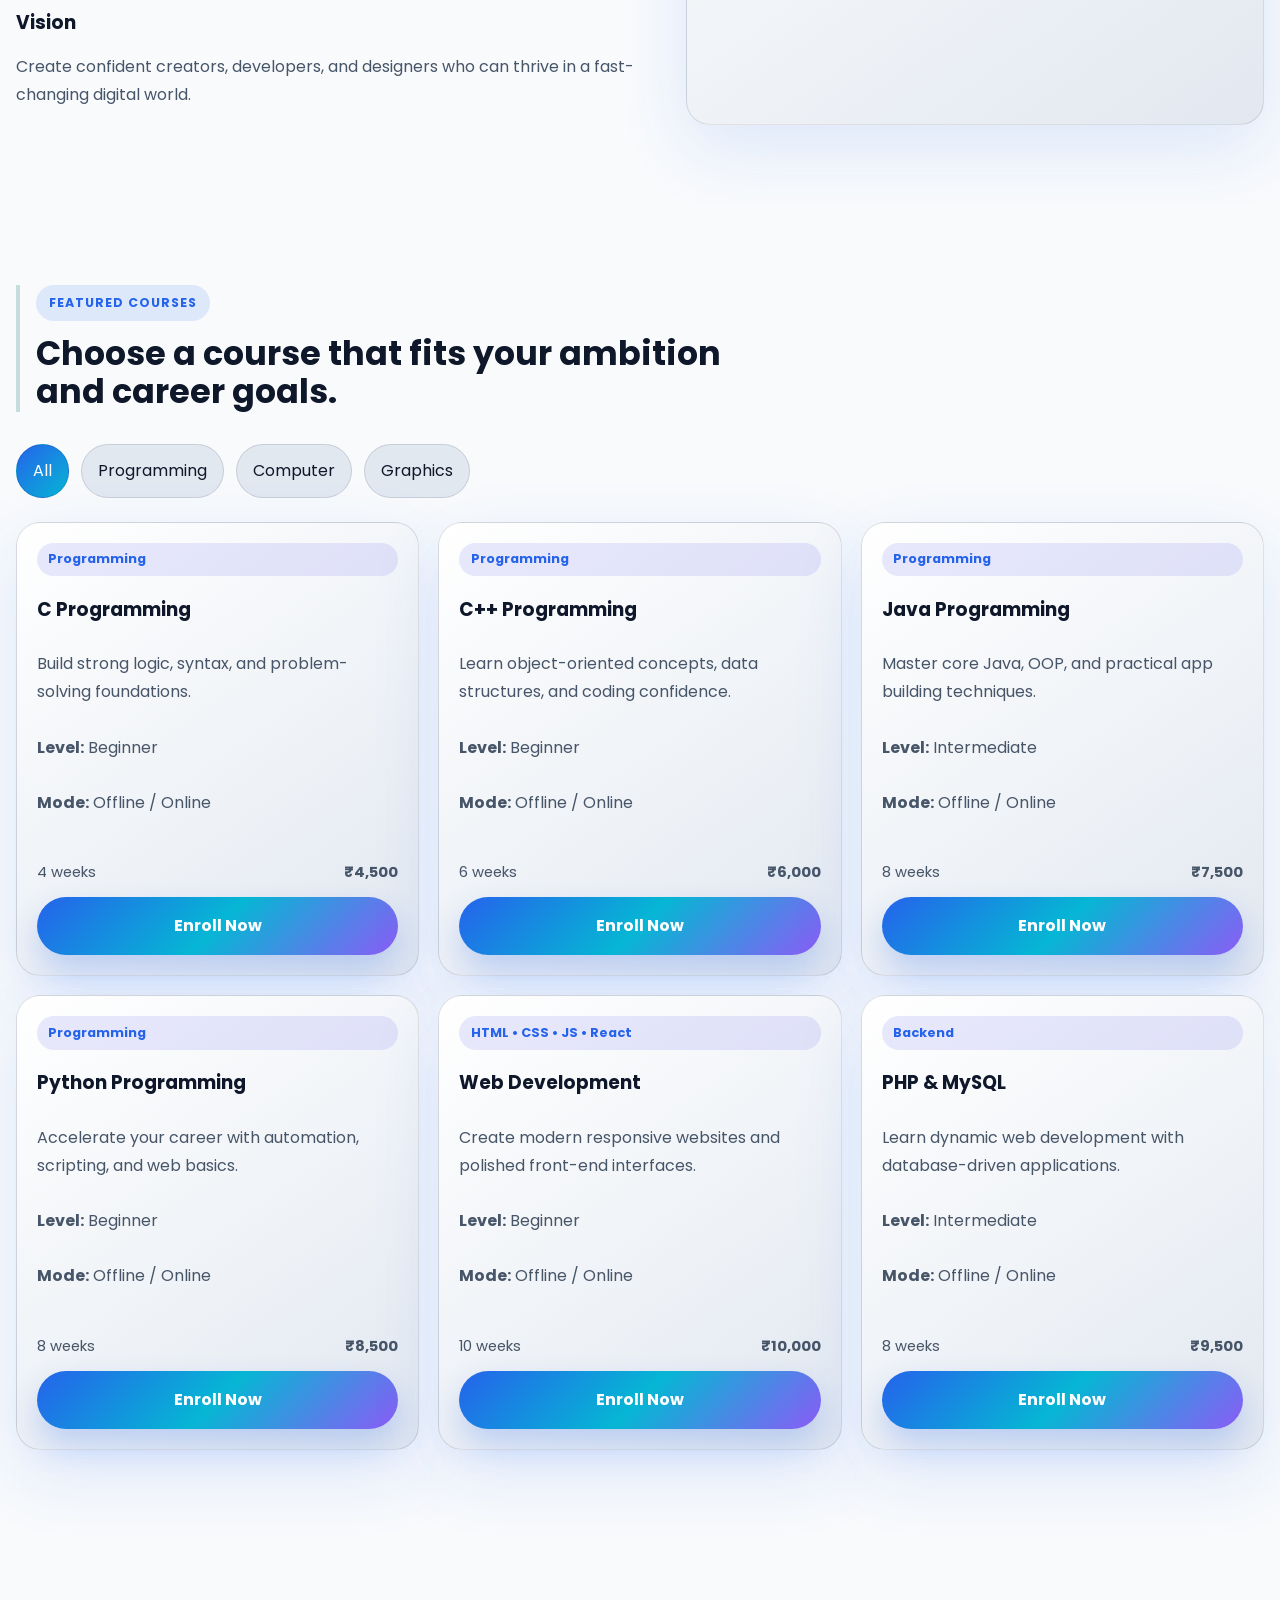
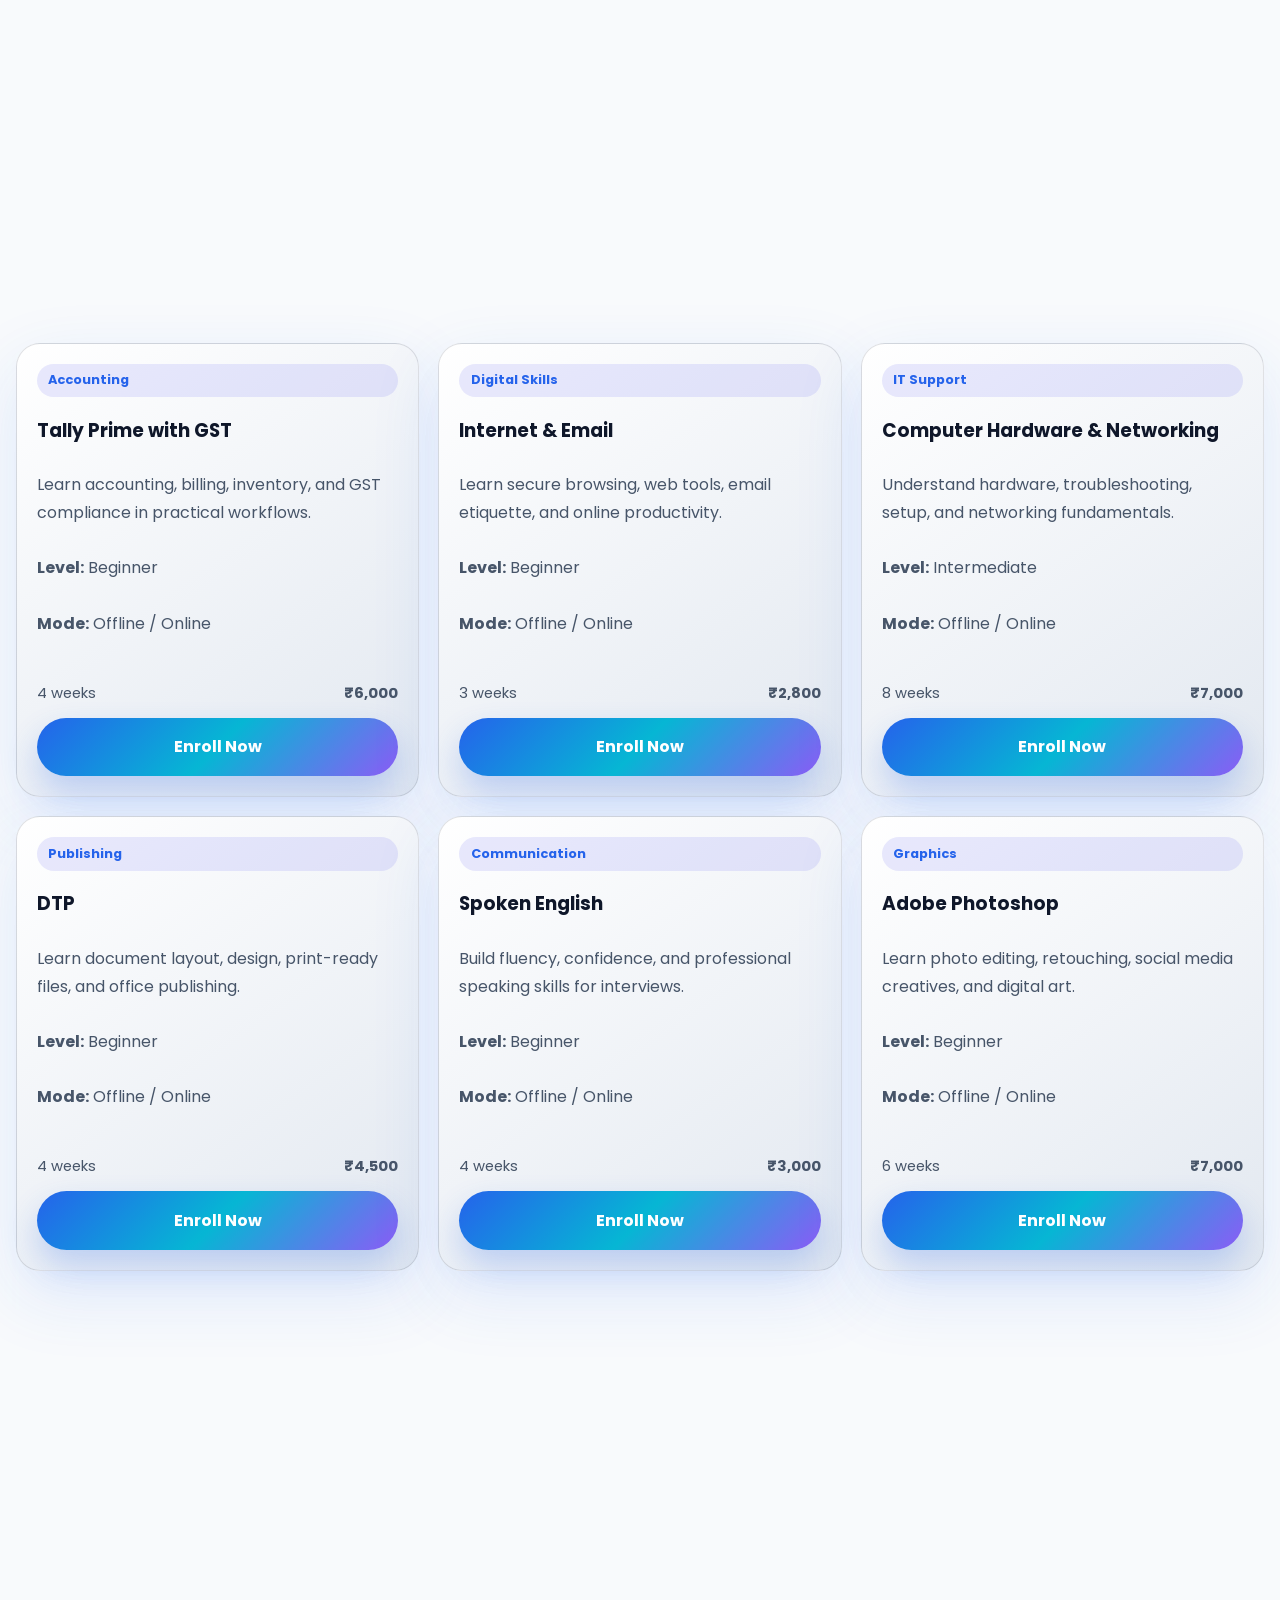
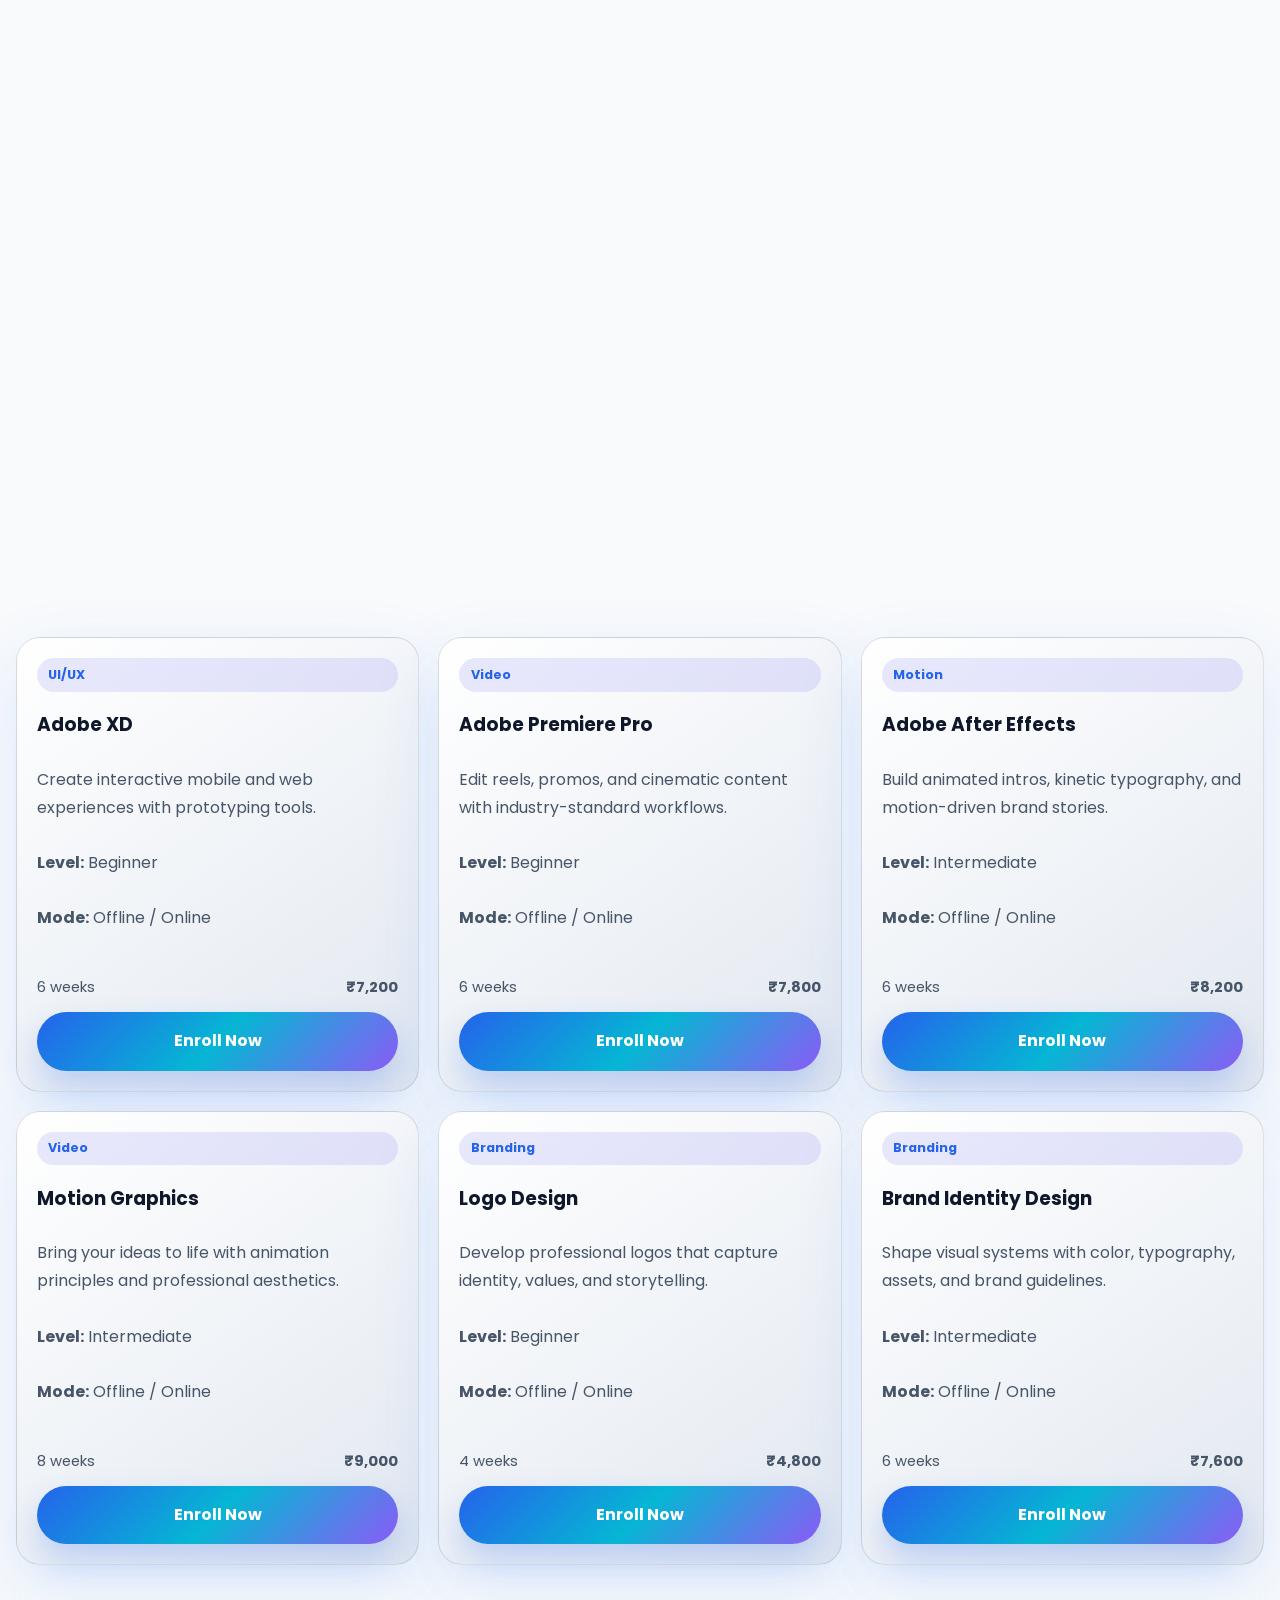
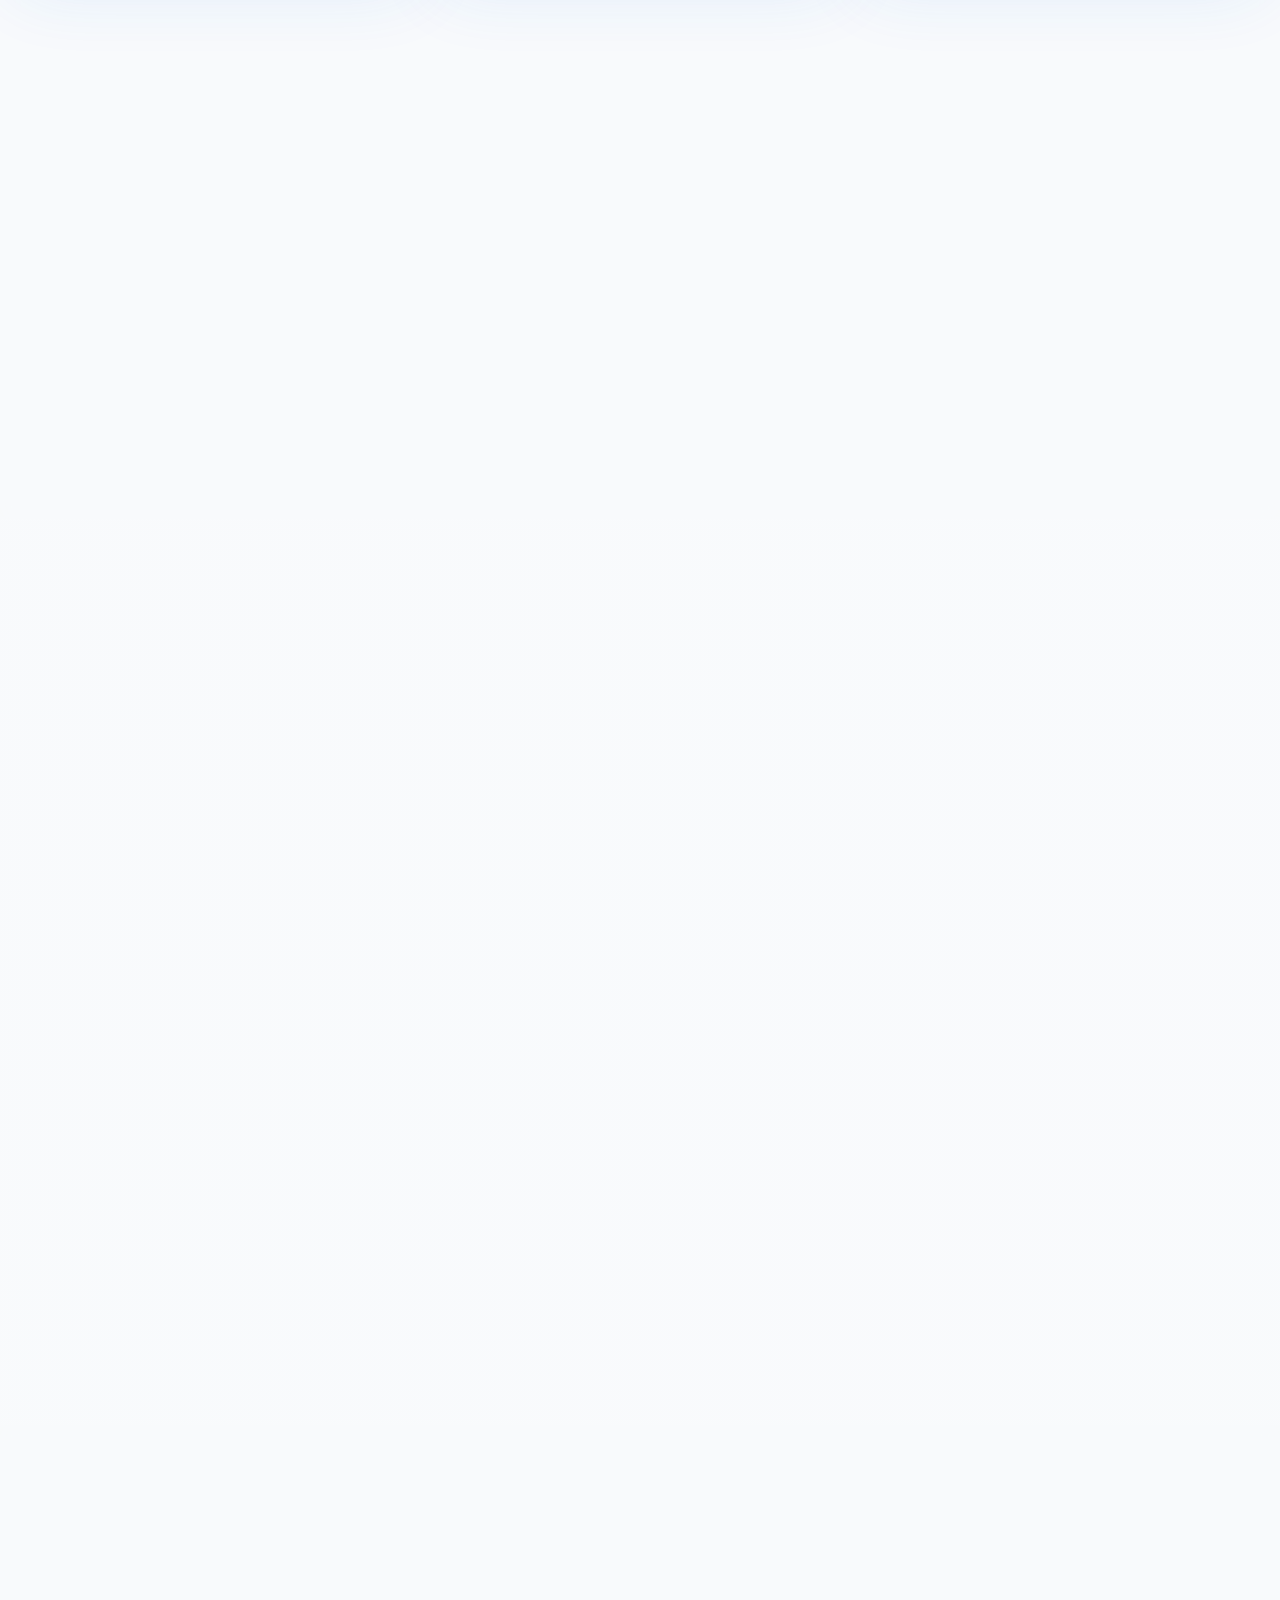
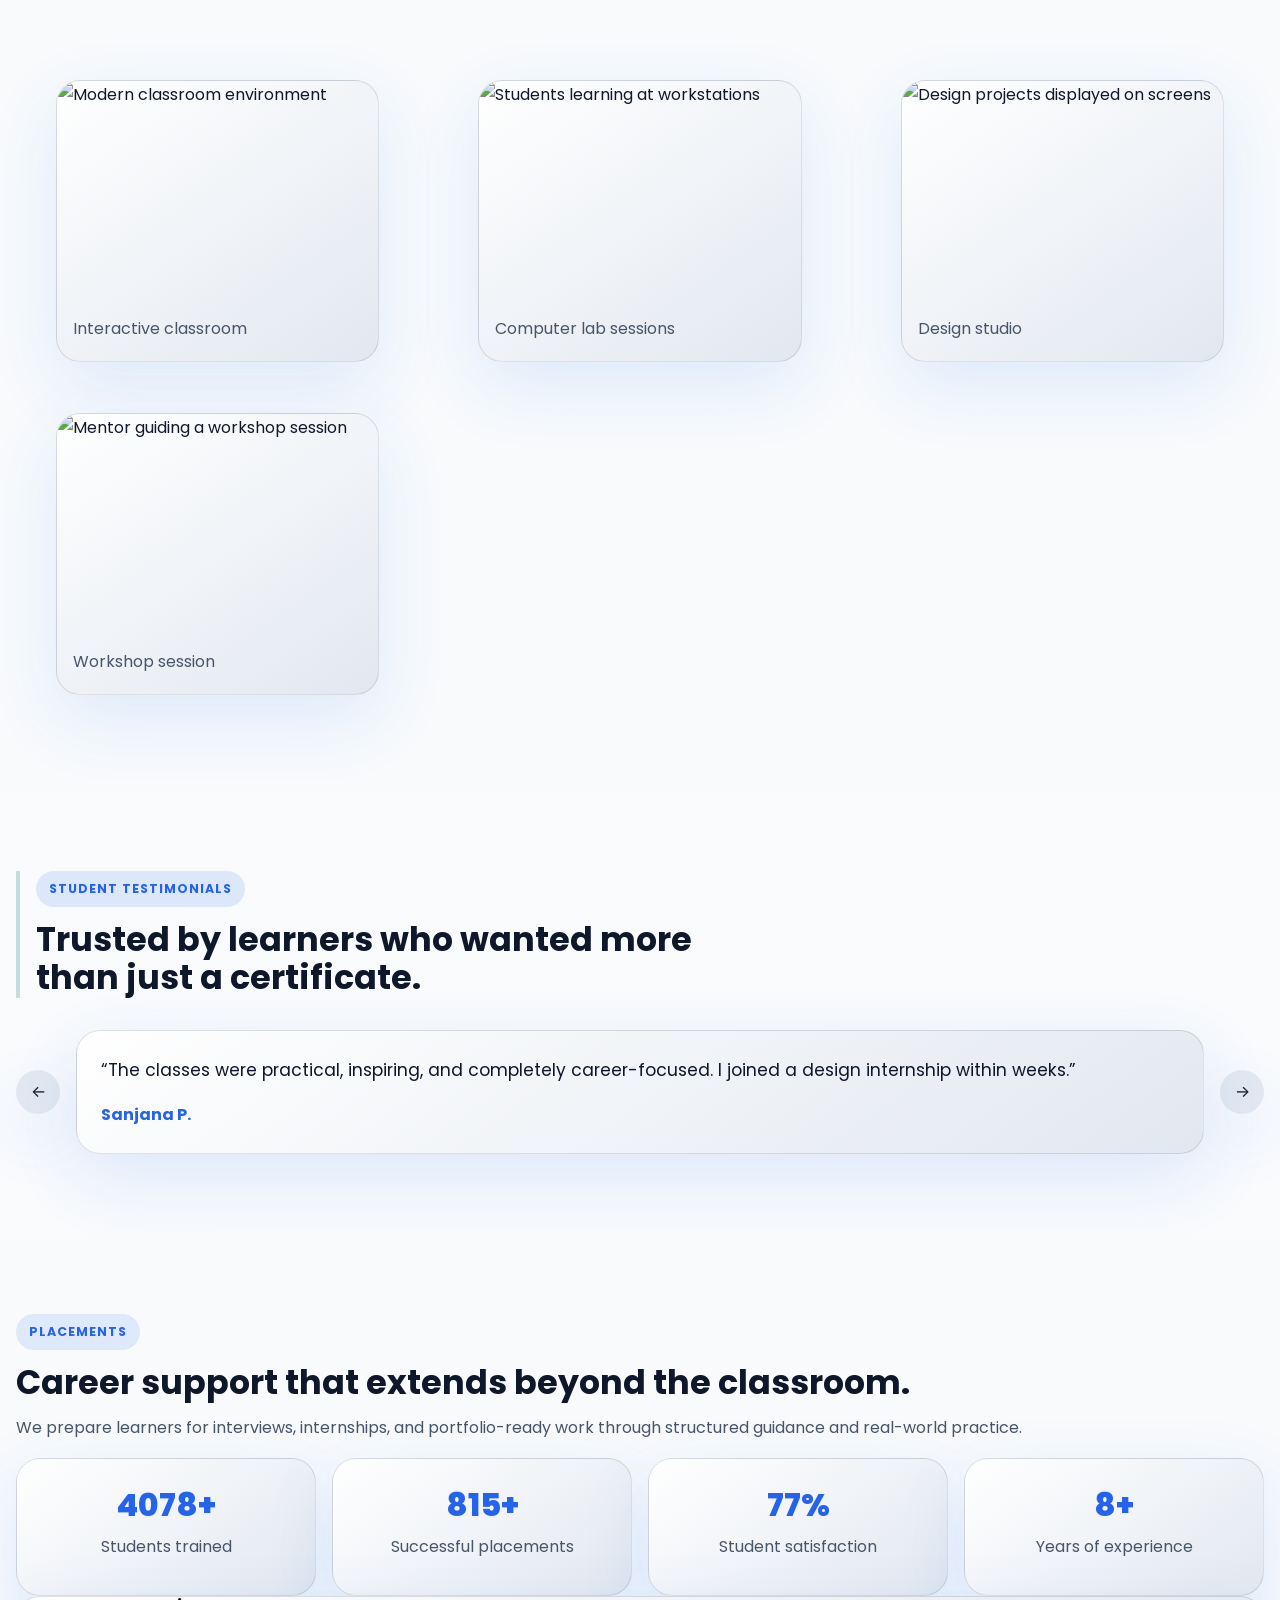
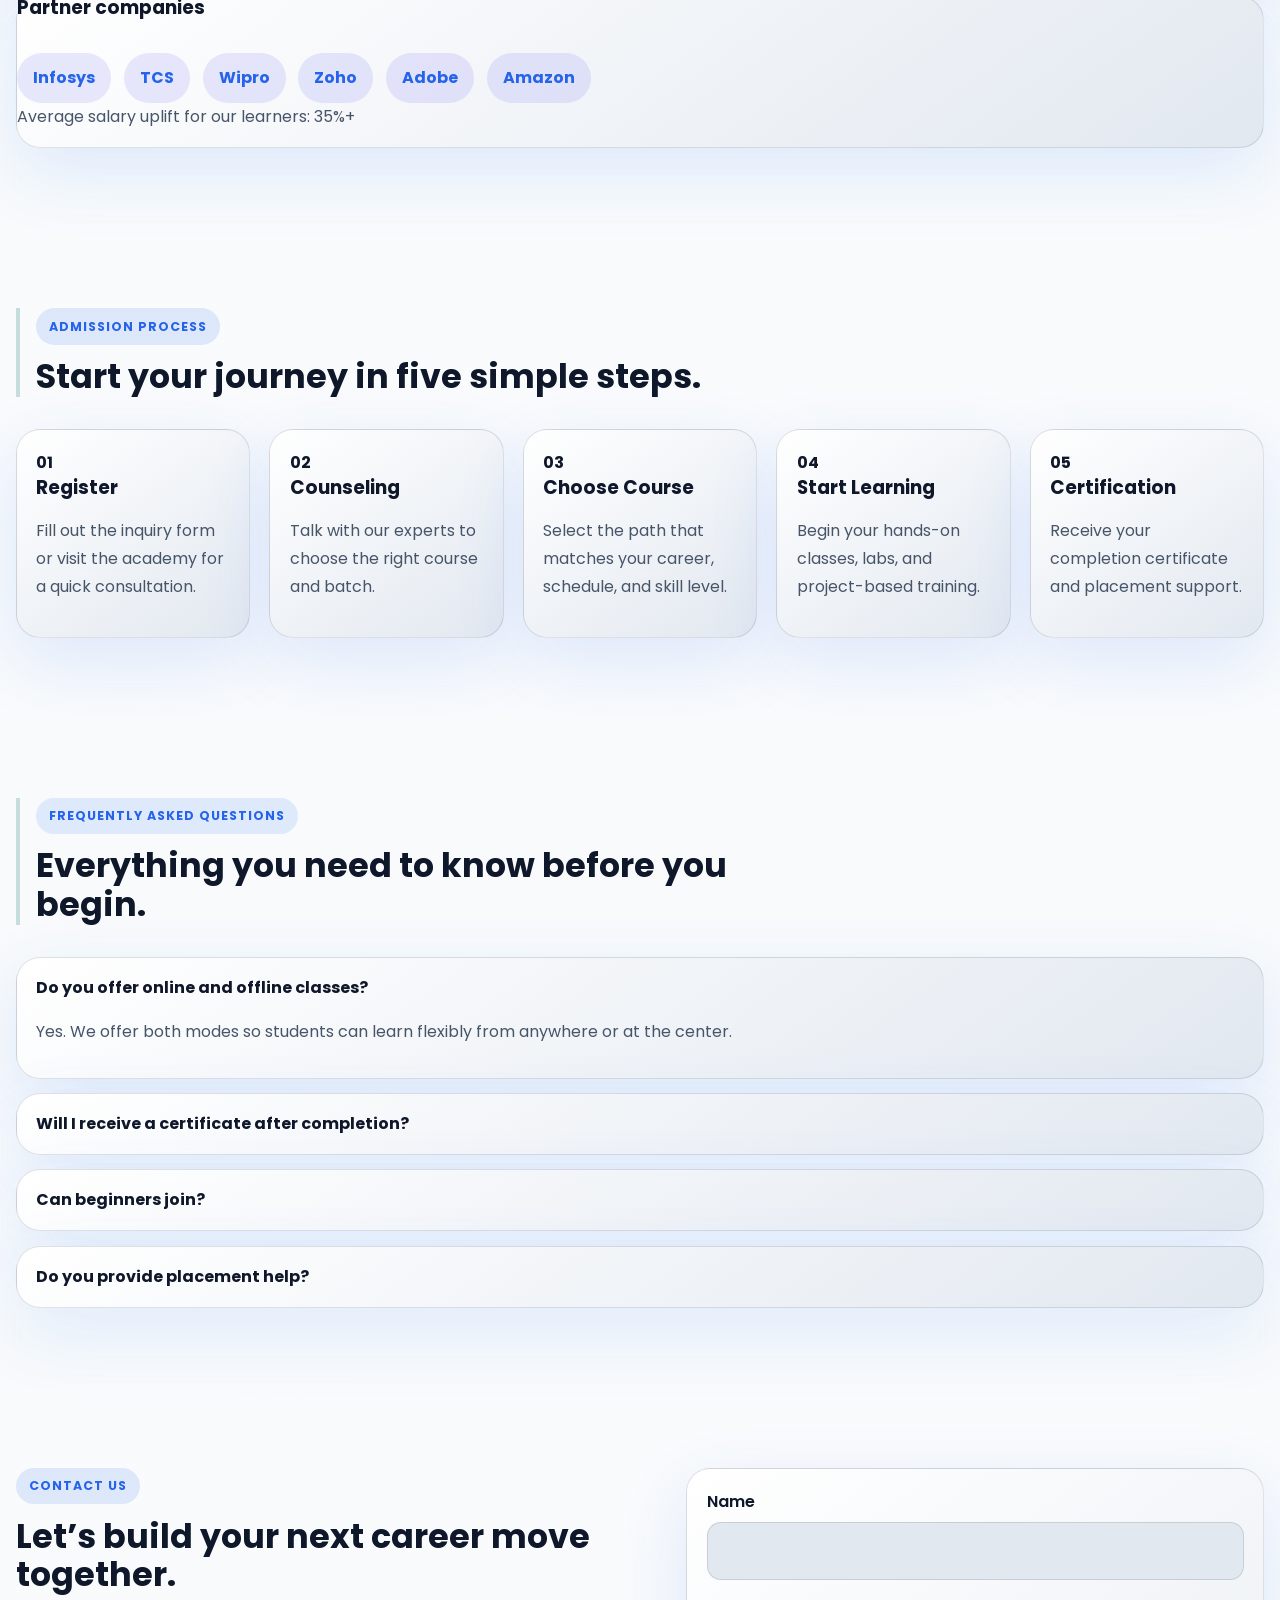
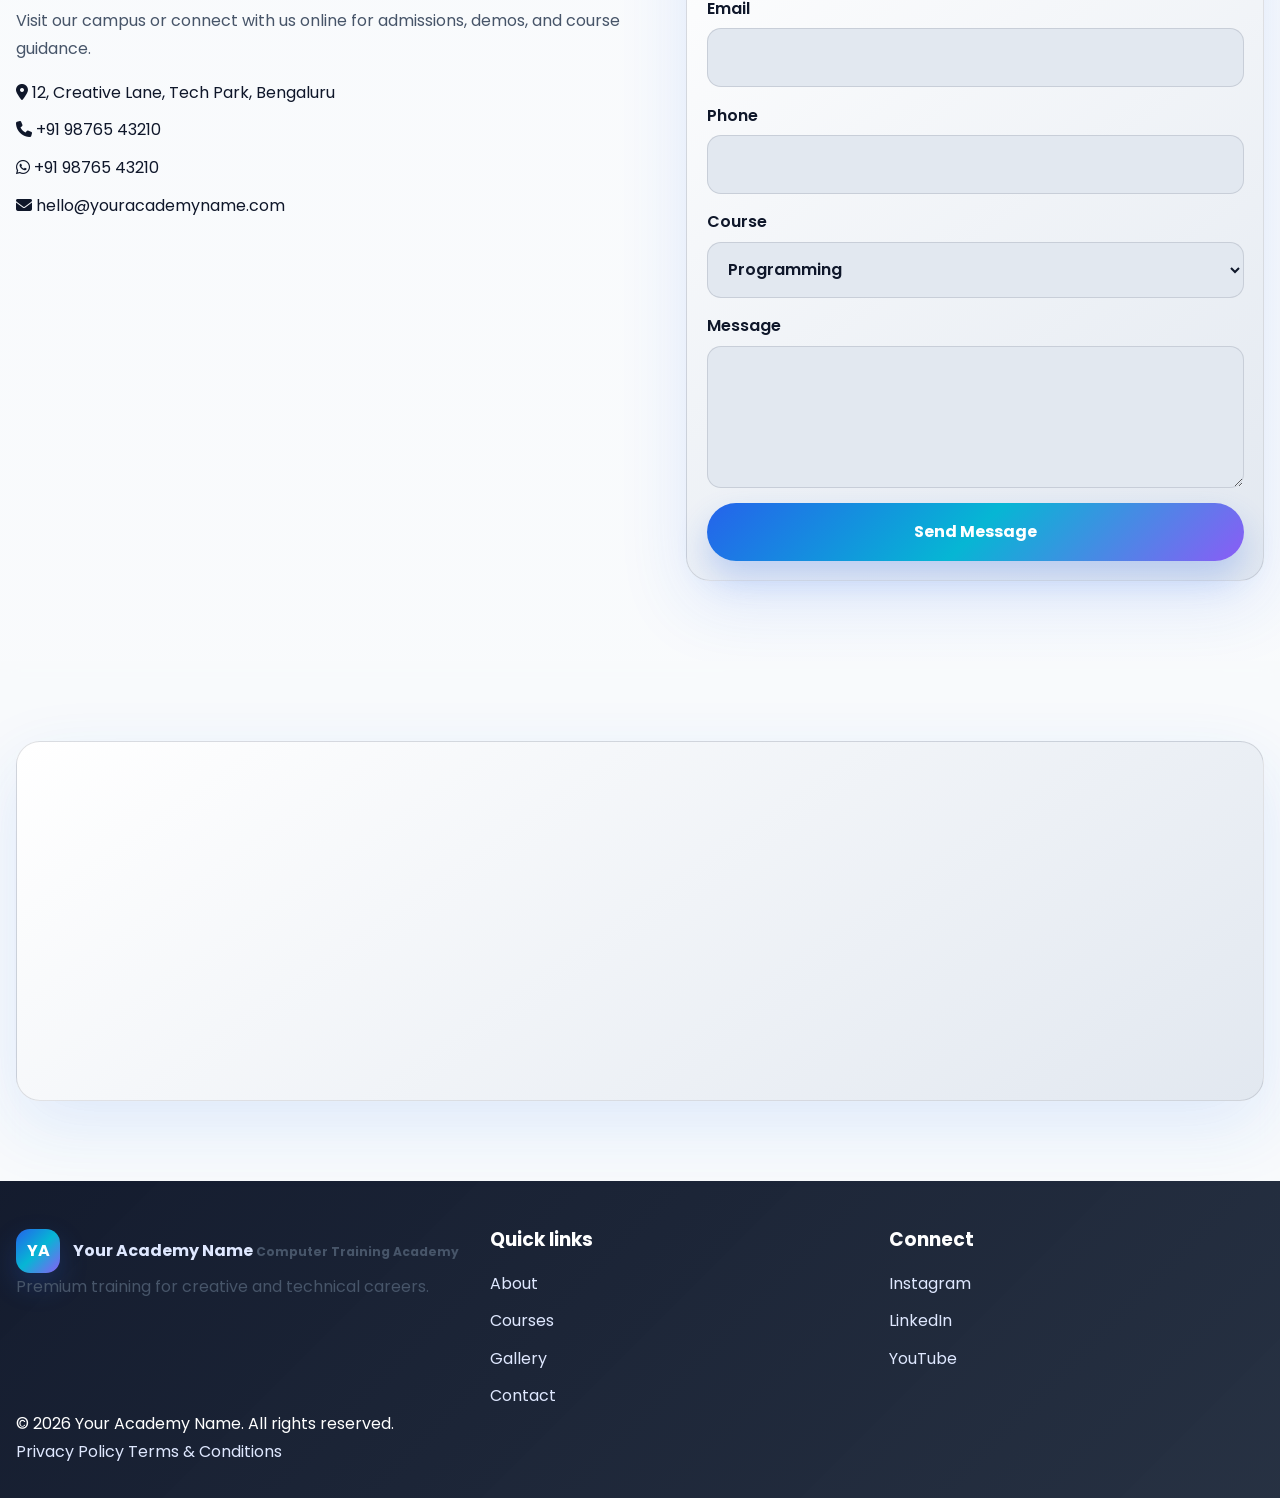
==== commit 519d1520: "Update index.html" ====
--- a/index.html
+++ b/index.html
@@ -6,8 +6,8 @@
     <meta name="description" content="Your Academy Name offers professional computer, programming, office productivity, and graphics design training with live projects, certifications, and placement support." />
     <meta name="keywords" content="computer training academy, graphics design institute, programming classes, web development, office courses, digital skills" />
     <meta name="theme-color" content="#2563EB" />
-    <meta name="author" content="Your Academy Name" />
-    <meta property="og:title" content="Your Academy Name | Professional Computer & Graphics Training" />
+    <meta name="author" content="DREAMCATCHER" />
+    <meta property="og:title" content="DreamCatcher Computer Training Academy" />
     <meta property="og:description" content="Learn practical, job-ready skills through expert-led classes, modern labs, and portfolio-focused projects." />
     <meta property="og:type" content="website" />
     <meta property="og:image" content="https://images.unsplash.com/photo-1522202176988-66273c2fd55f?auto=format&fit=crop&w=1200&q=80" />
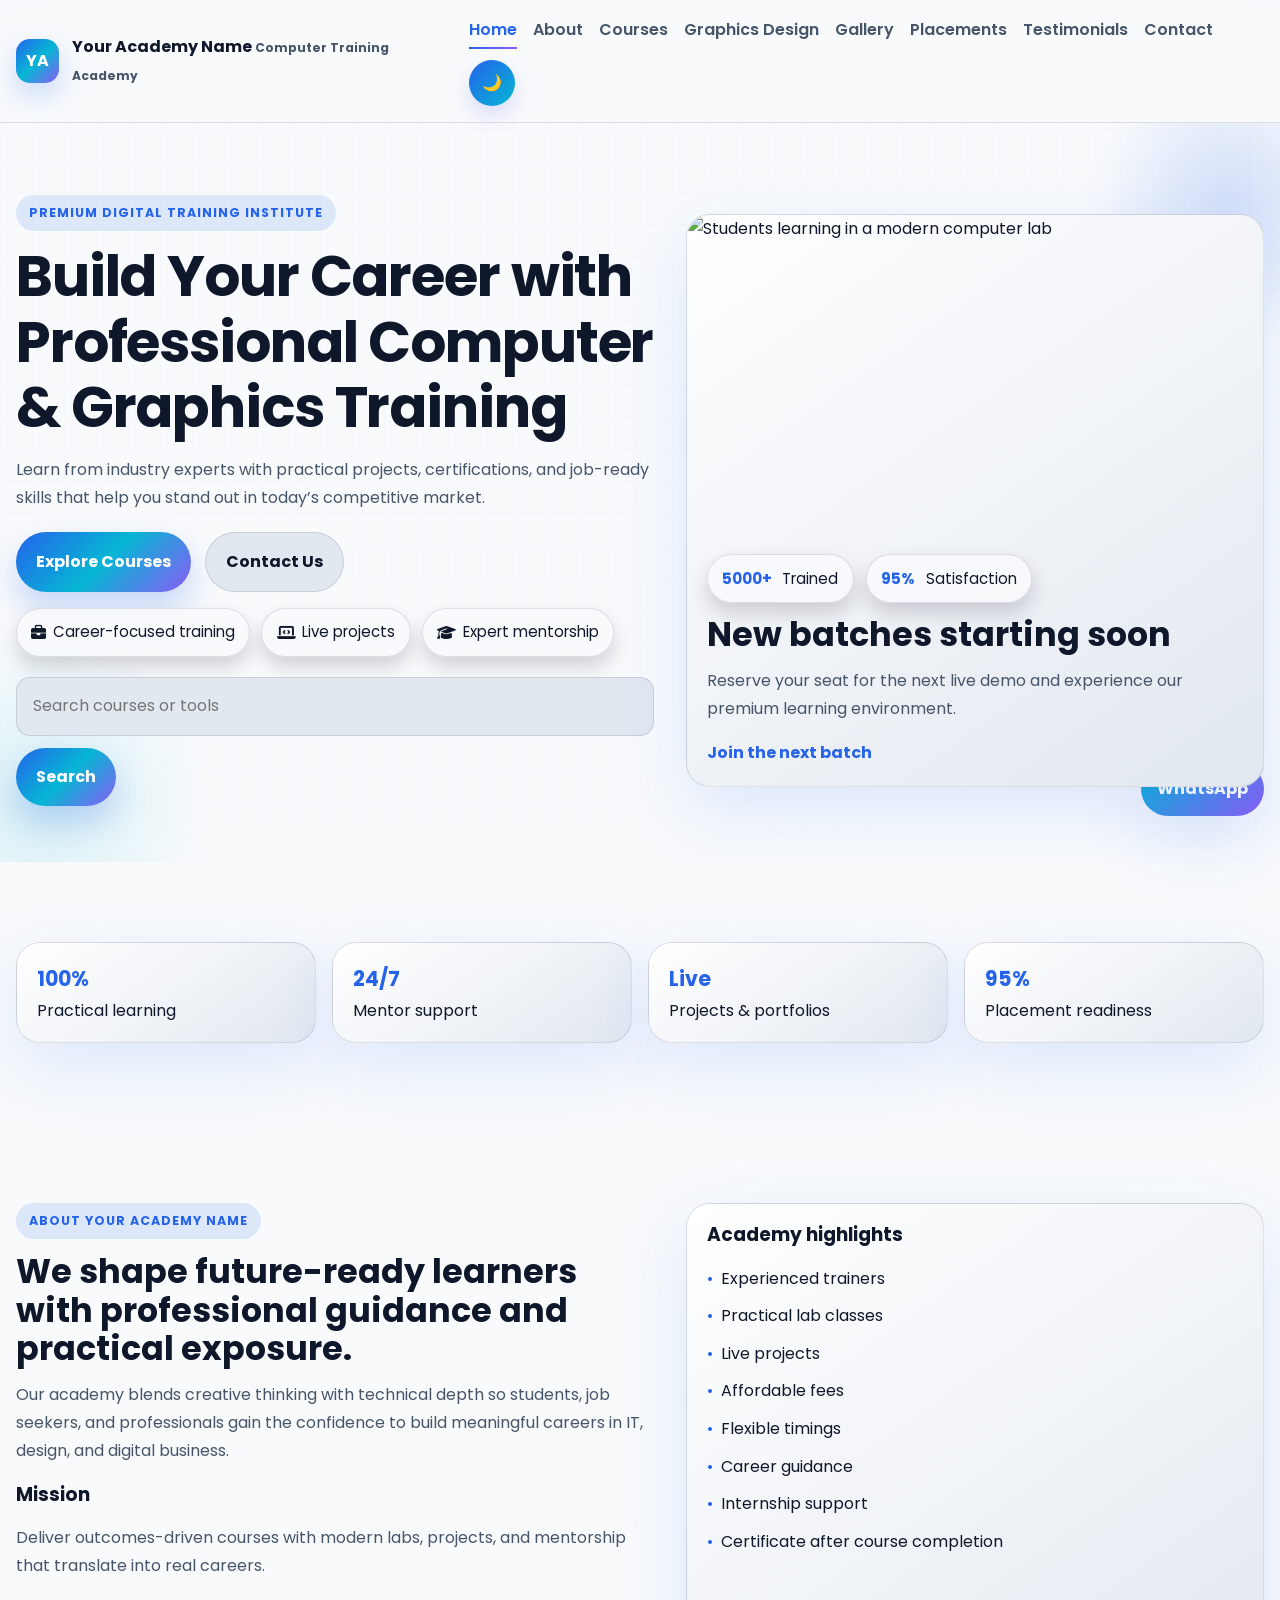
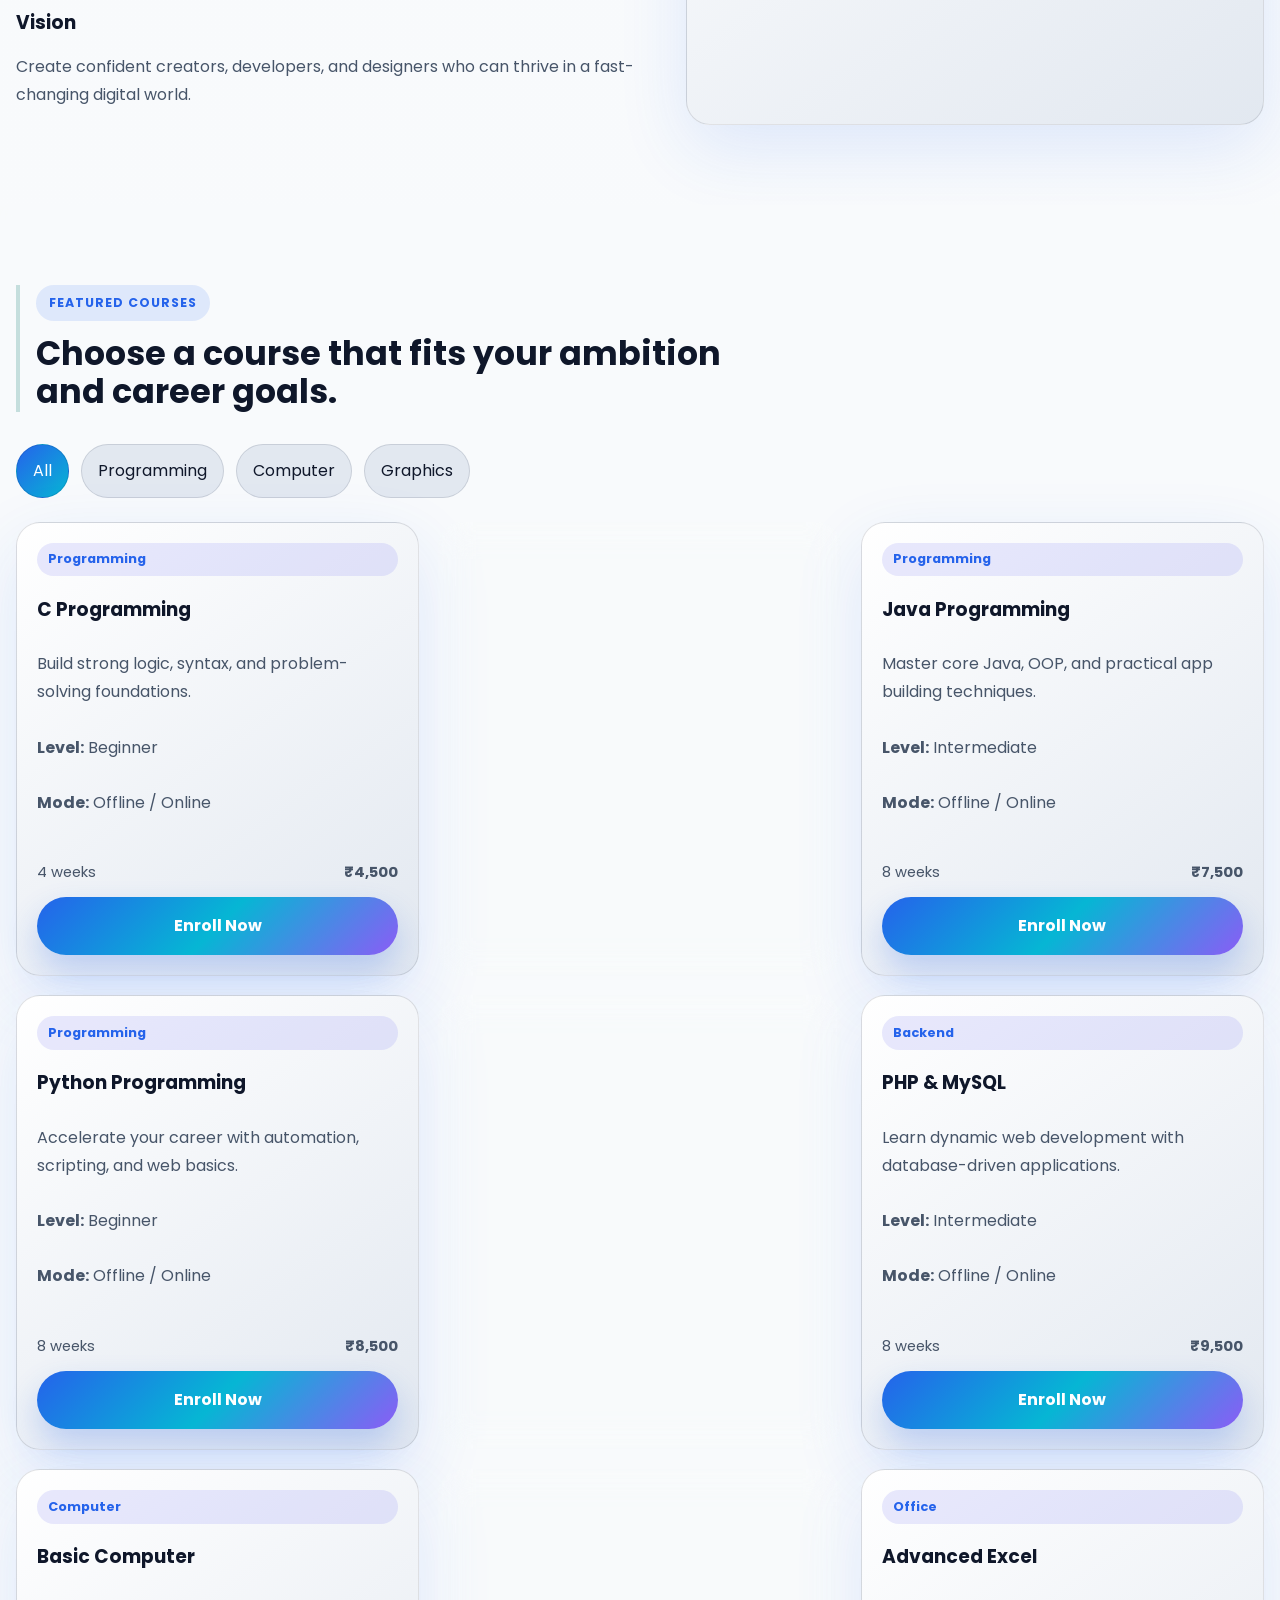
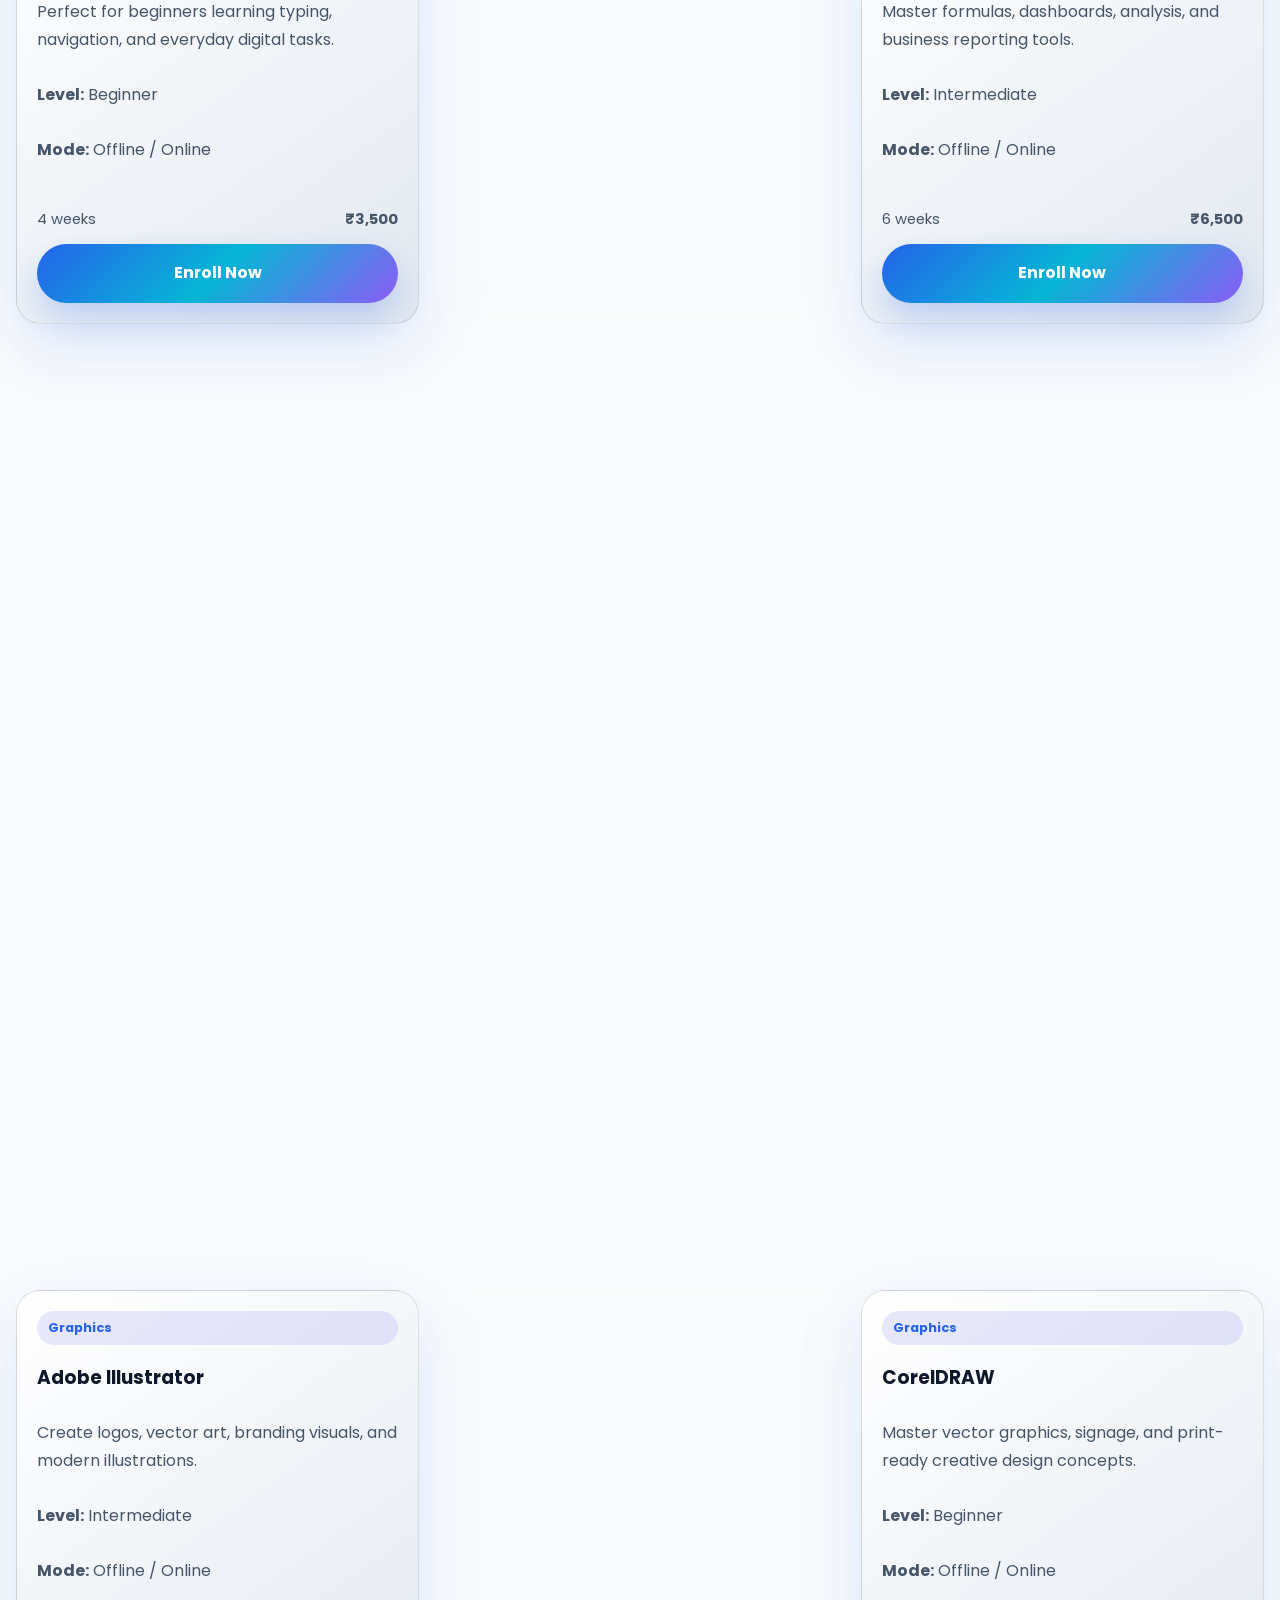
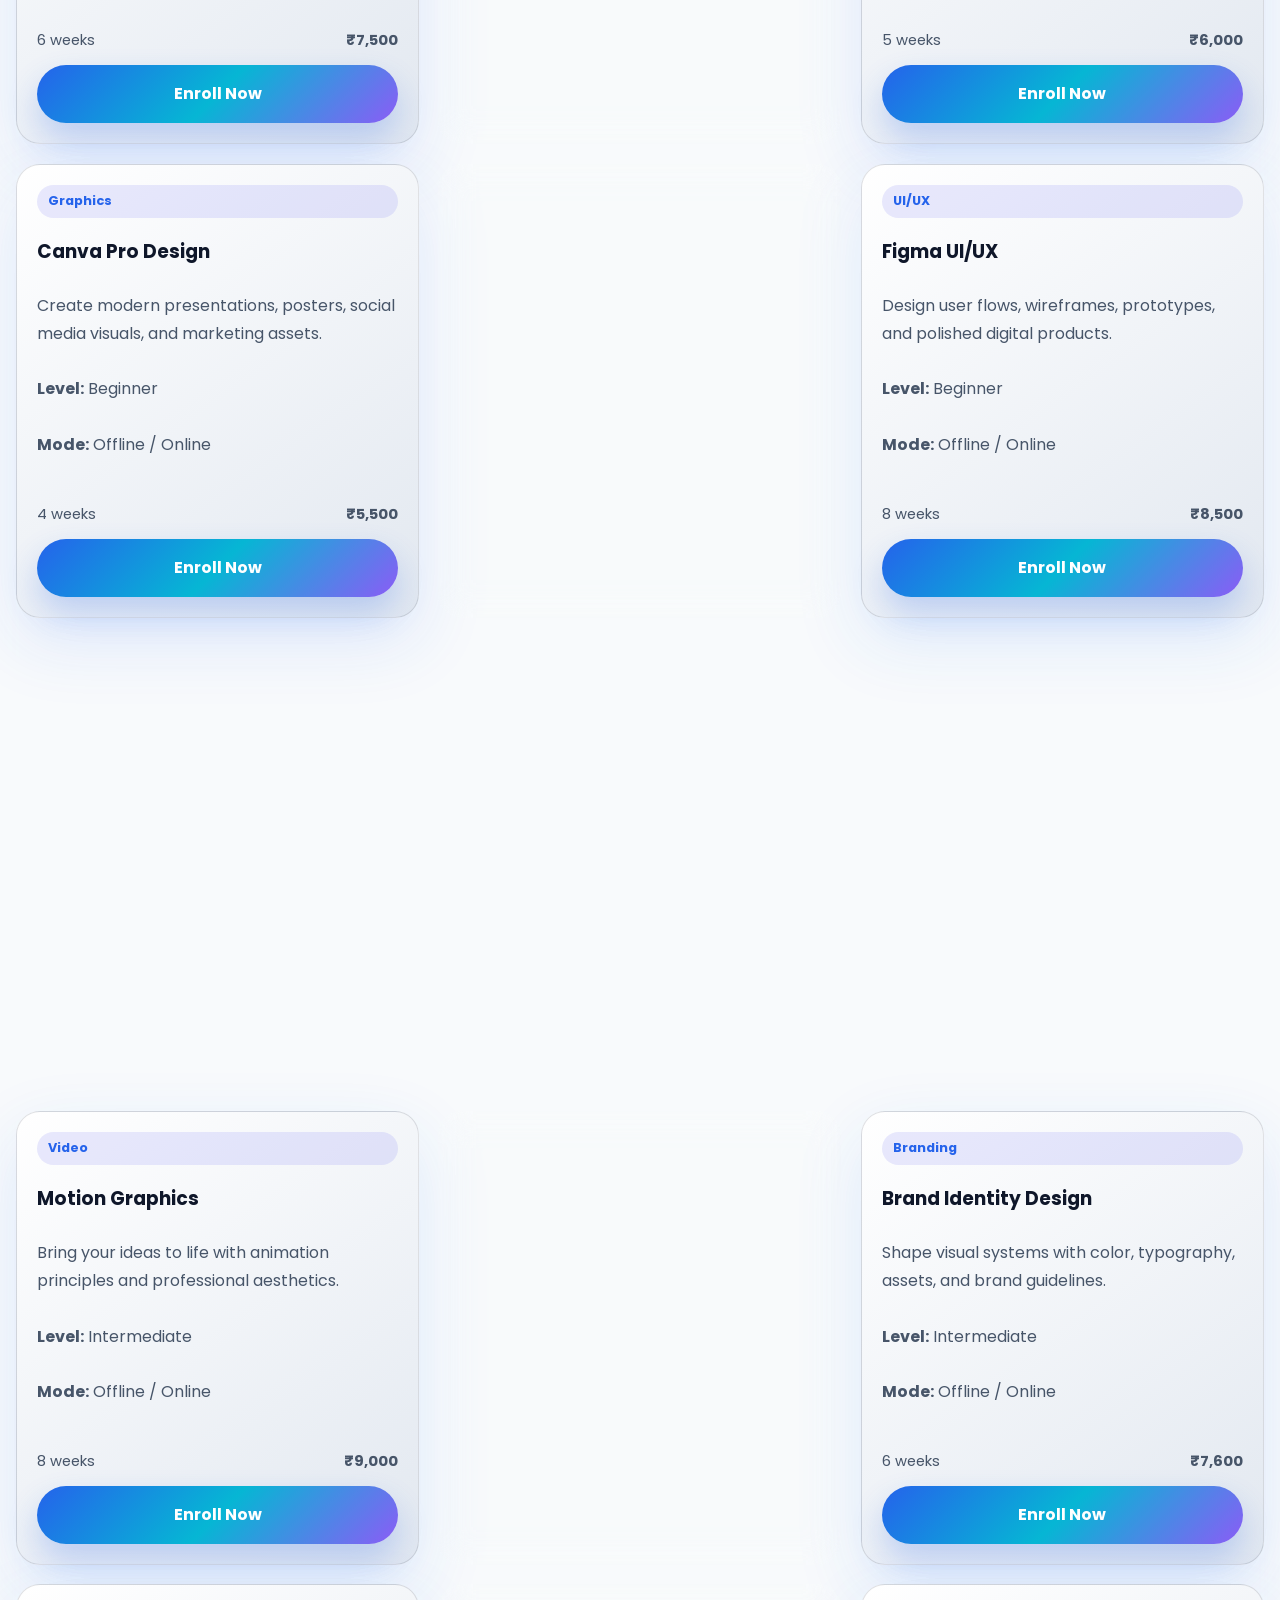
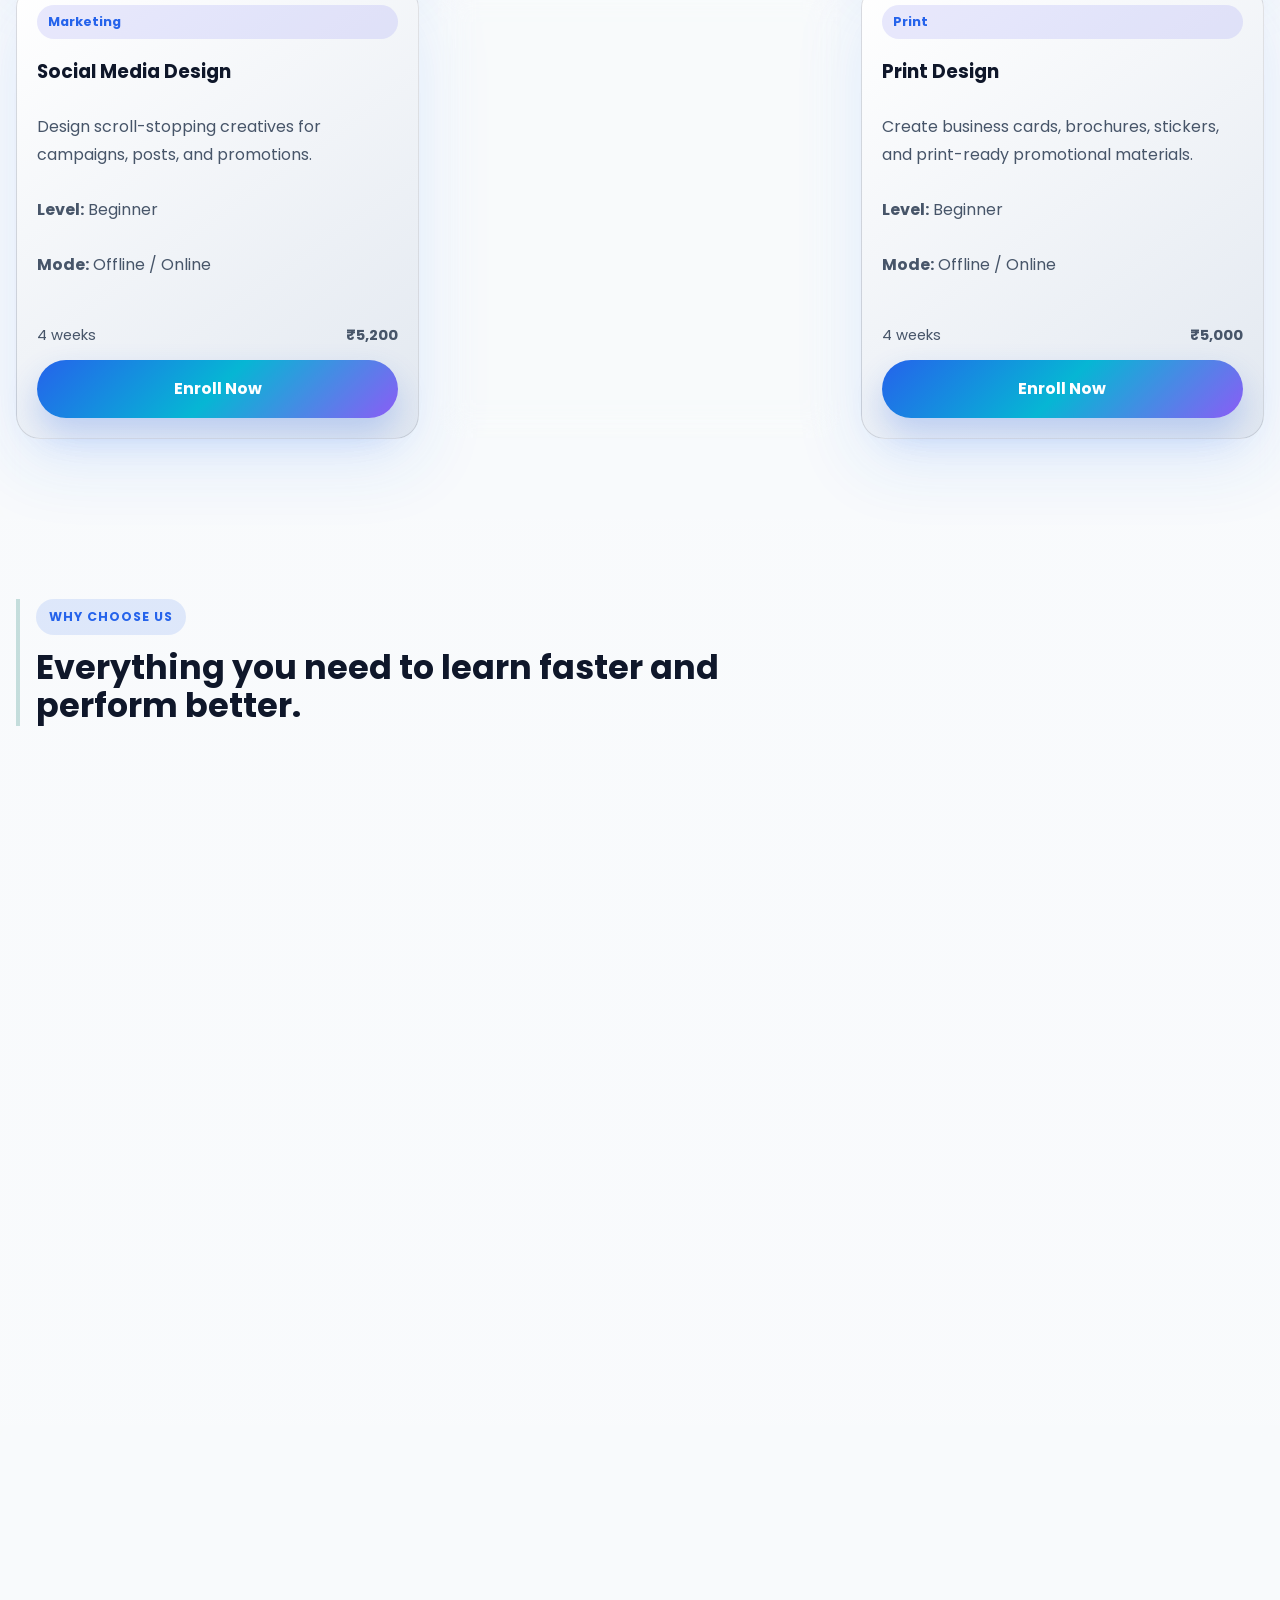
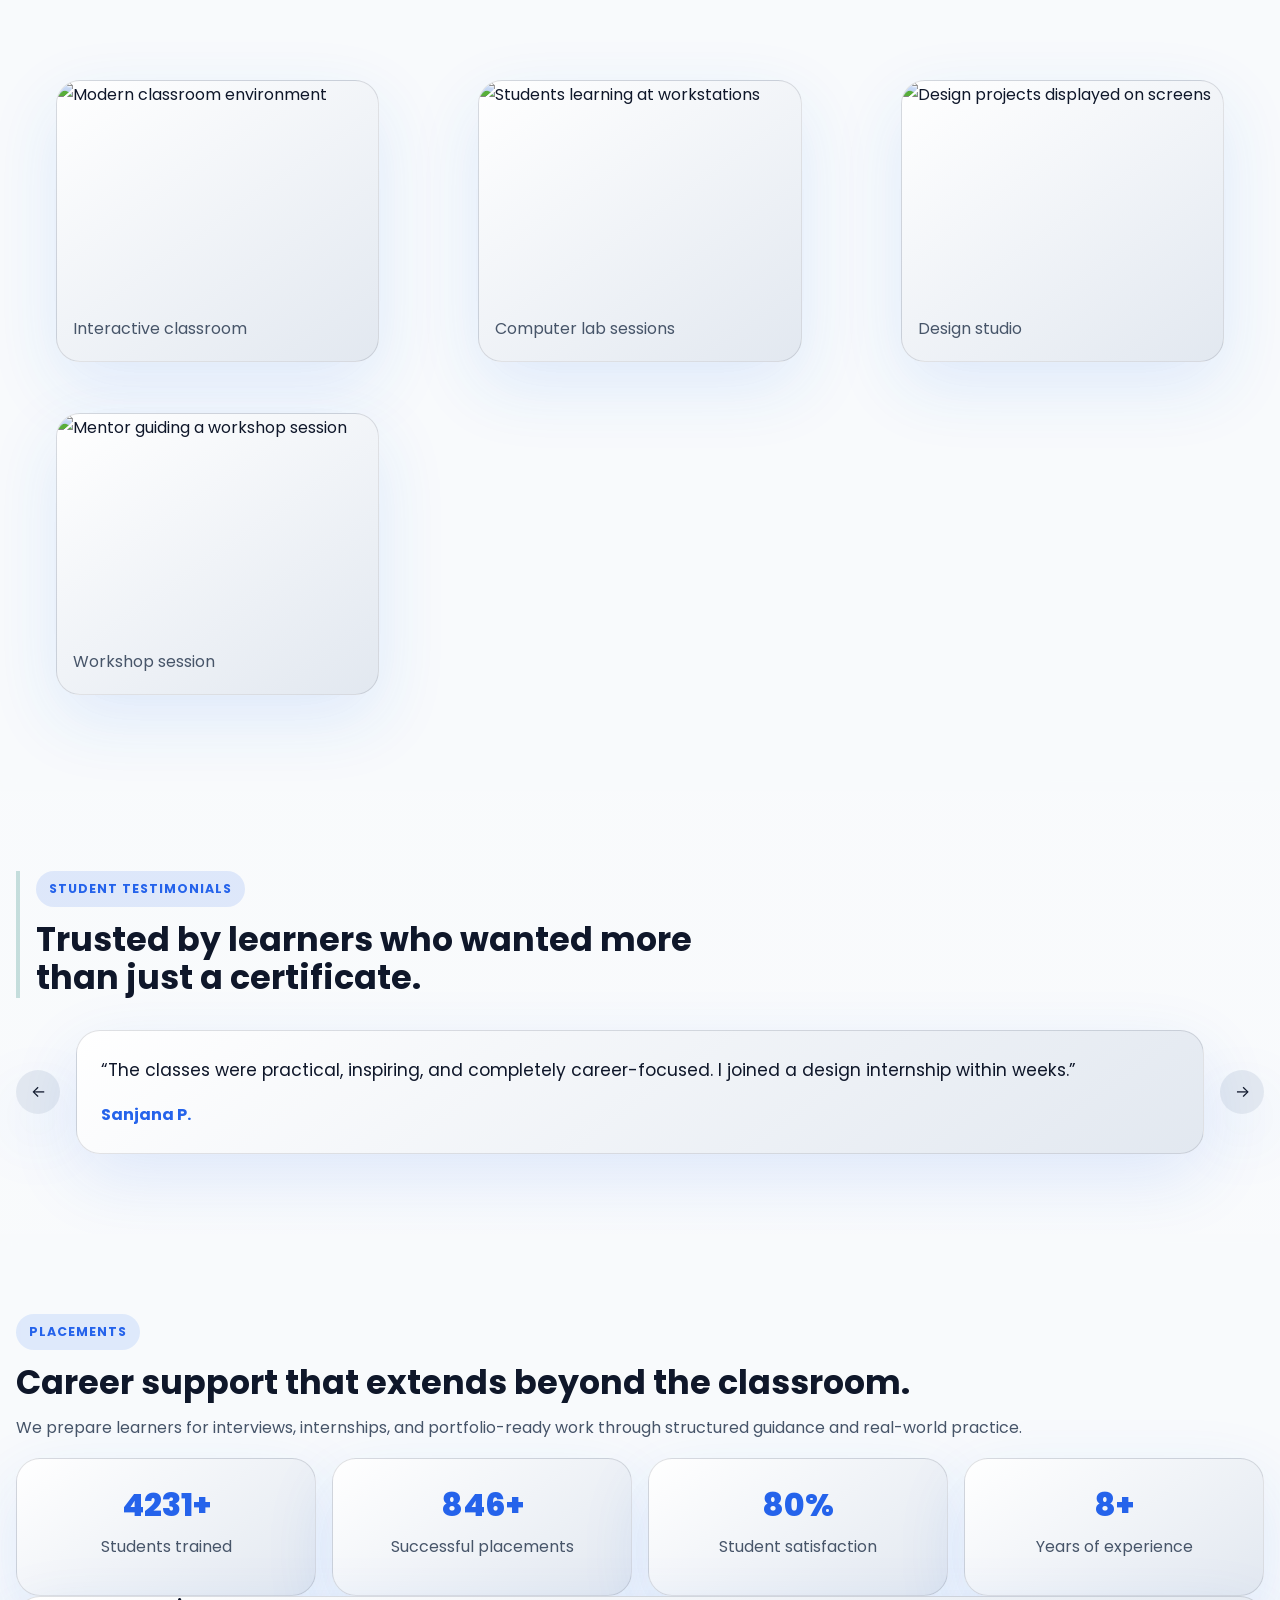
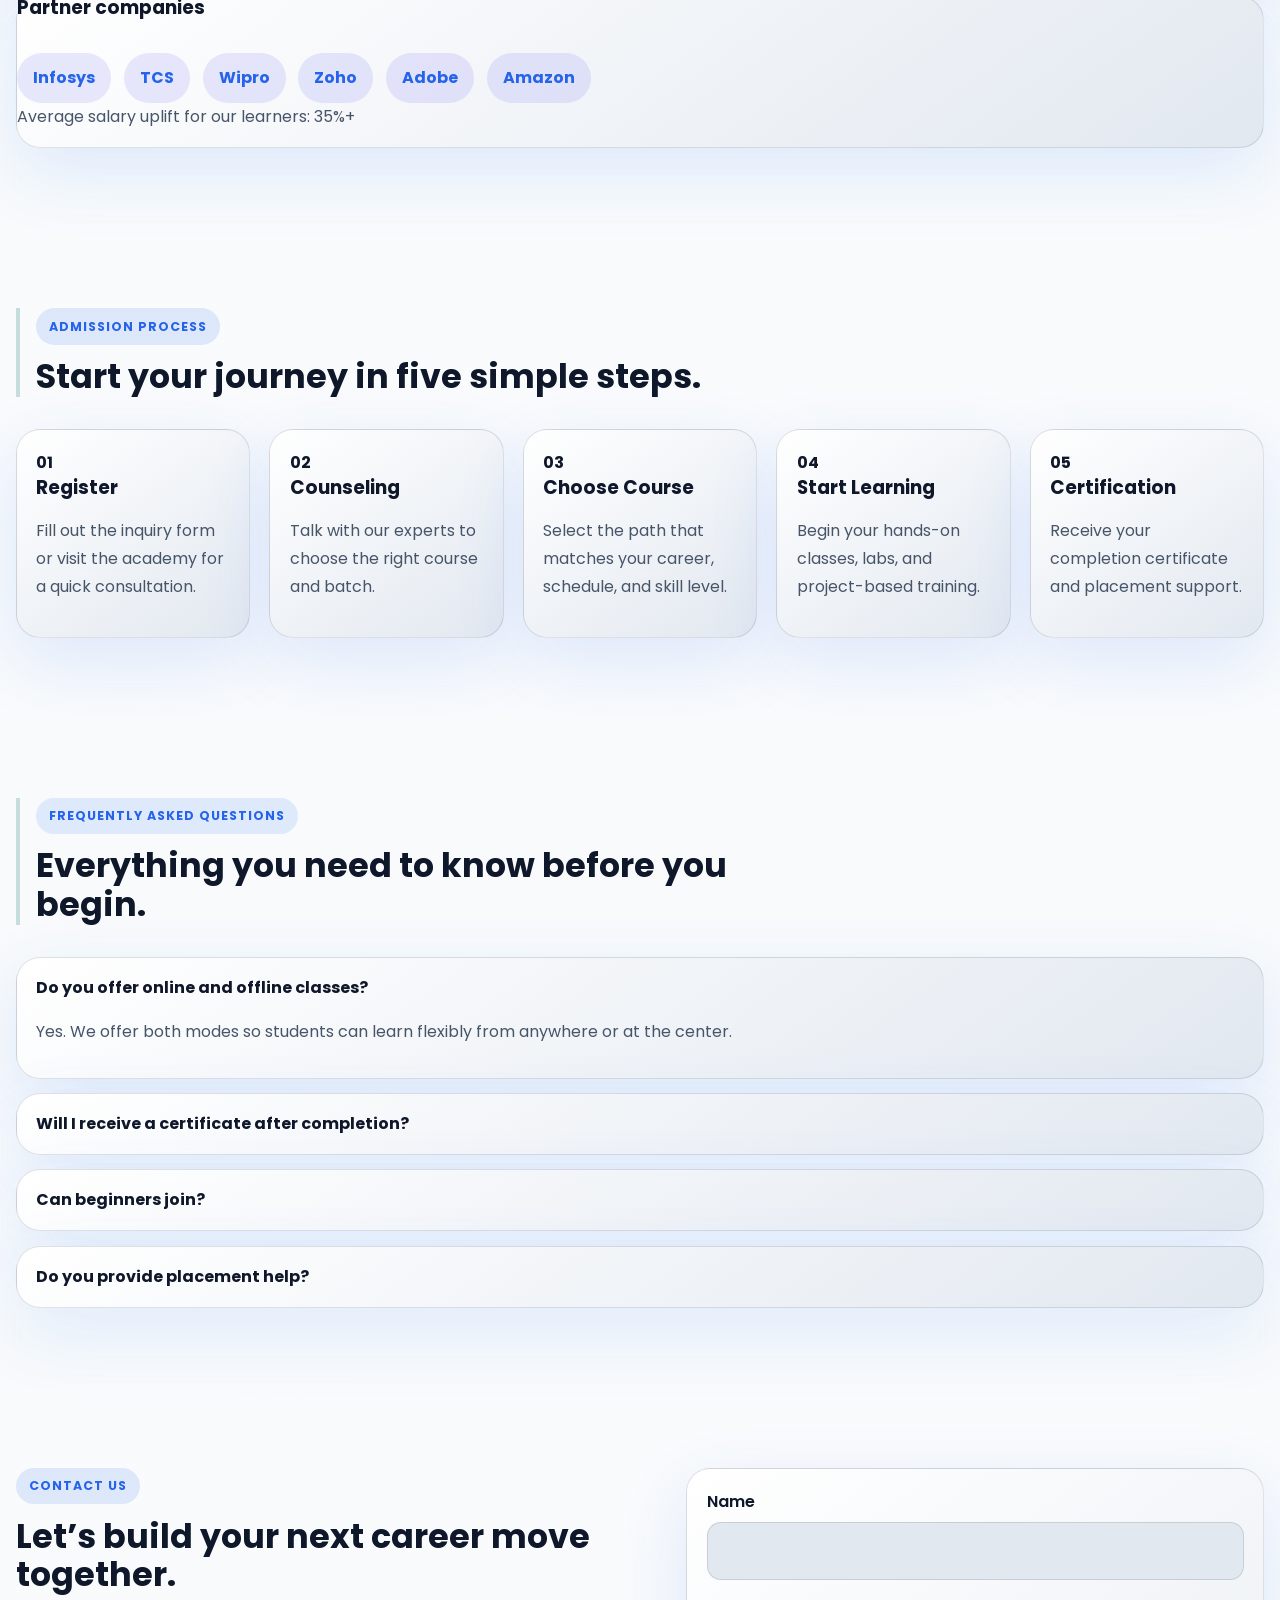
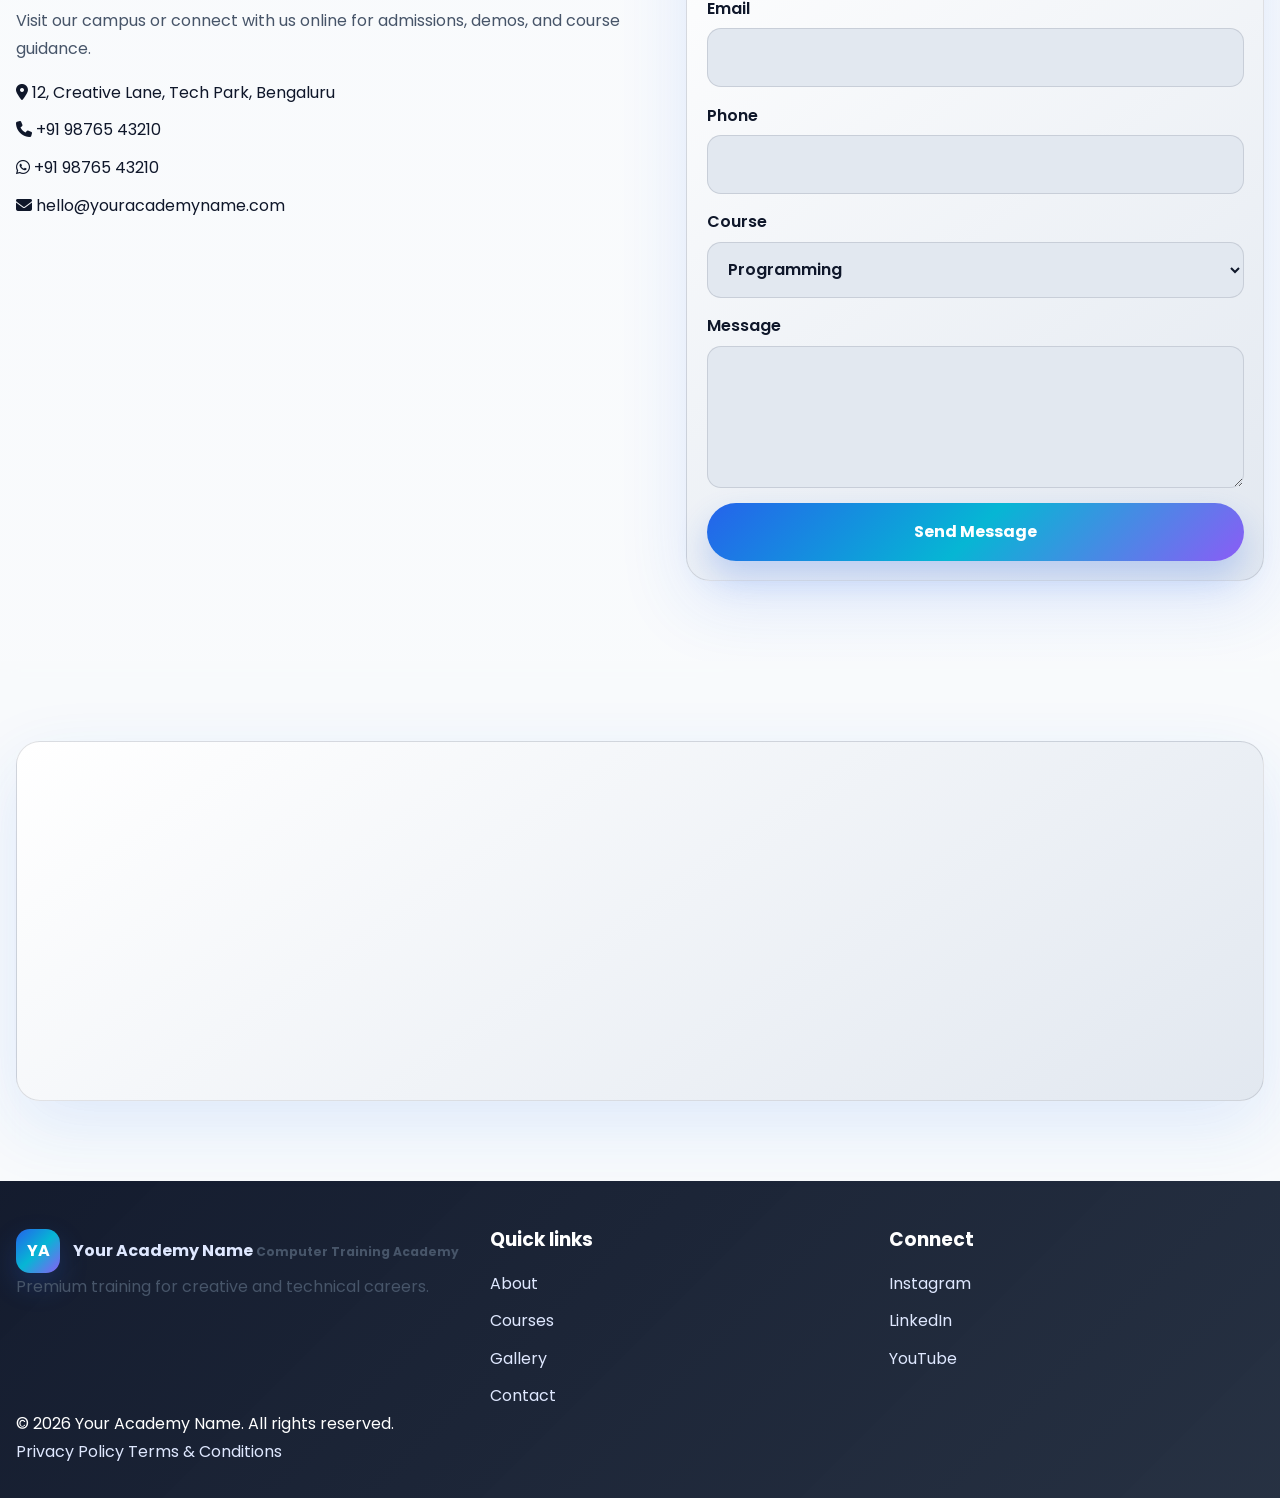
==== commit 1b2166e5: "Update index.html" ====
--- a/index.html
+++ b/index.html
@@ -15,7 +15,7 @@
     <meta name="twitter:title" content="Your Academy Name" />
     <meta name="twitter:description" content="Premium digital training for students, professionals, and career changers." />
     <link rel="canonical" href="https://example.com/" />
-    <title>Your Academy Name | Professional Computer & Graphics Training</title>
+    <title>DreamCatcher Computer Training Academy</title>
     <link rel="preconnect" href="https://fonts.googleapis.com" />
     <link rel="preconnect" href="https://fonts.gstatic.com" crossorigin />
     <link href="https://fonts.googleapis.com/css2?family=Poppins:wght@400;500;600;700;800&family=Inter:wght@400;500;600;700;800&display=swap" rel="stylesheet" />
